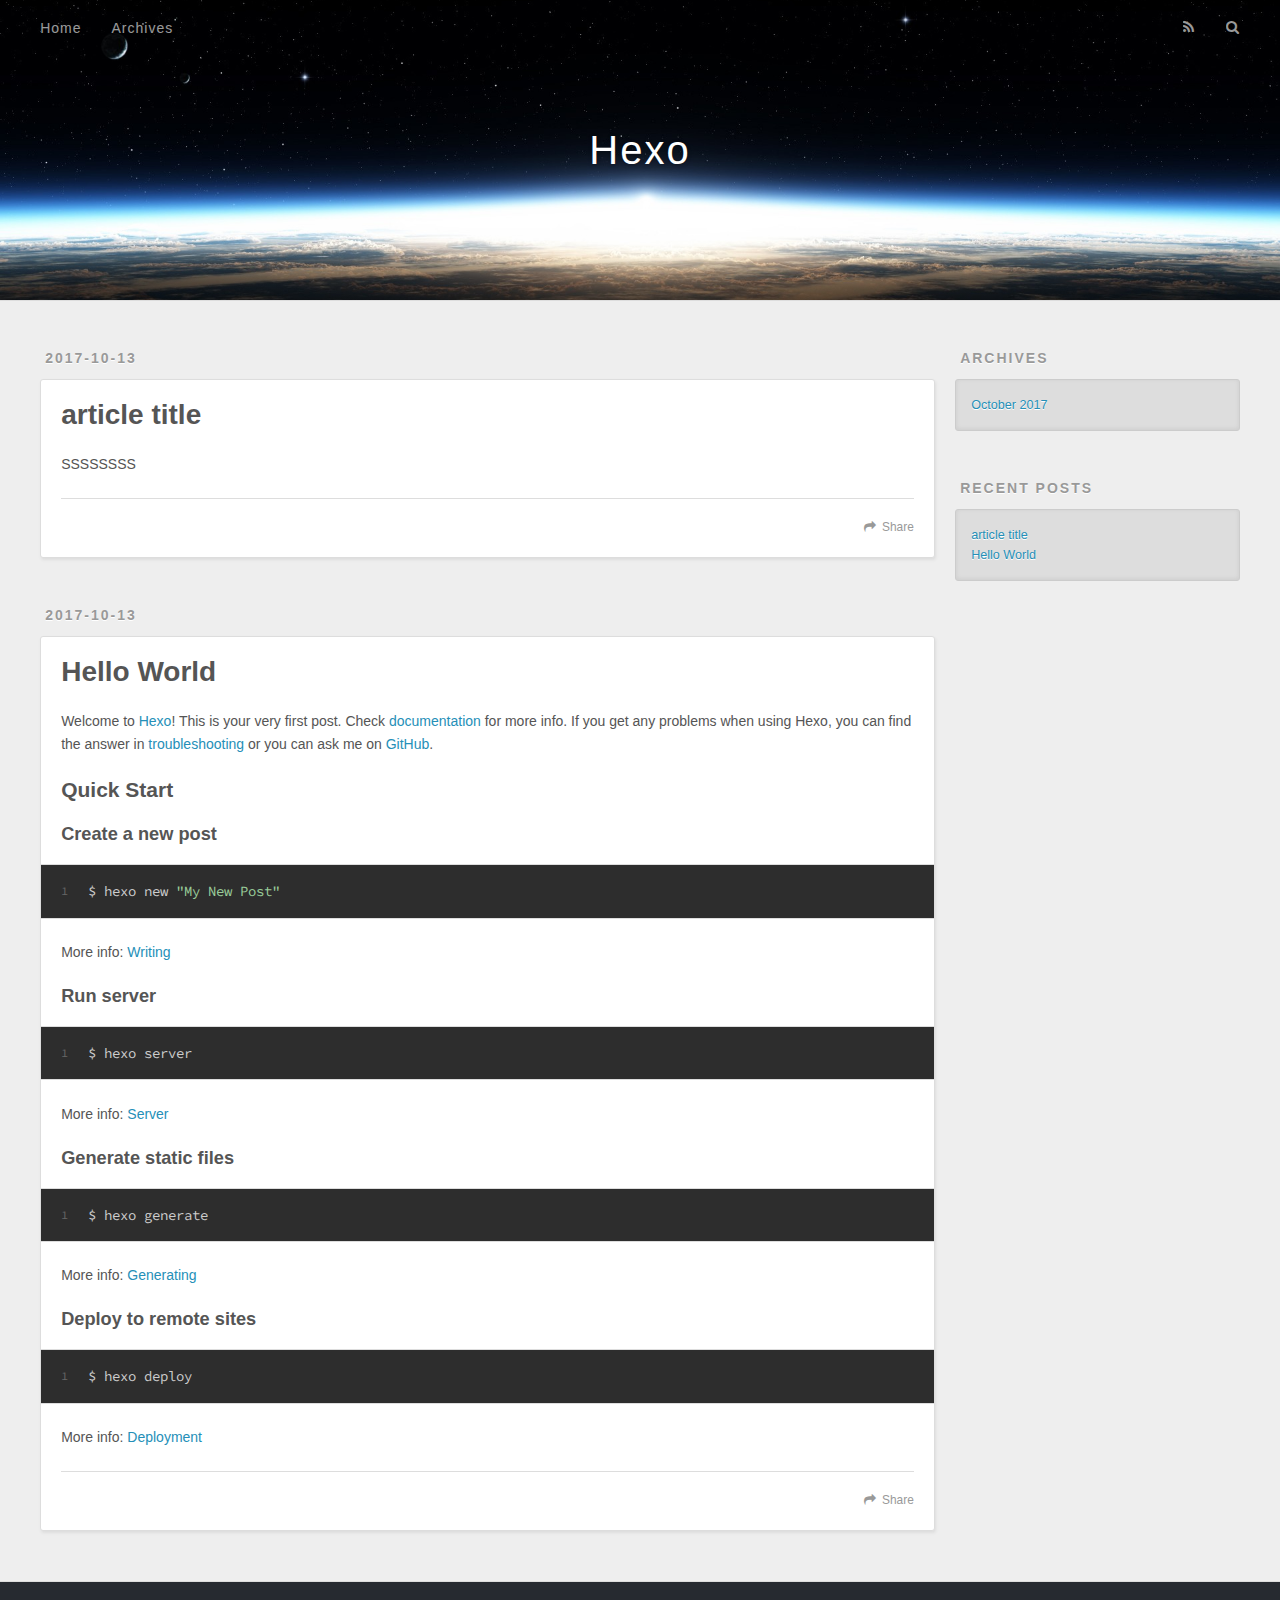
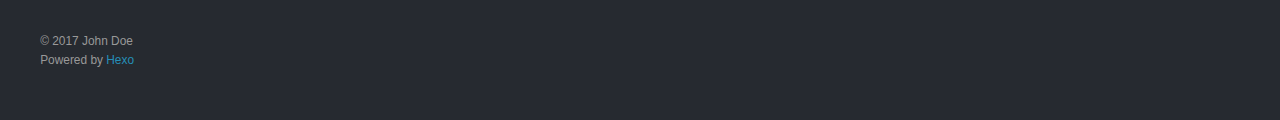
==== index.html @ e88c2c3d "Site updated: 2017-10-13 09:38:44" ====
<!DOCTYPE html>
<html>
<head>
  <meta charset="utf-8">
  
  <title>Hexo</title>
  <meta name="viewport" content="width=device-width, initial-scale=1, maximum-scale=1">
  <meta property="og:type" content="website">
<meta property="og:title" content="Hexo">
<meta property="og:url" content="http://yoursite.com/index.html">
<meta property="og:site_name" content="Hexo">
<meta name="twitter:card" content="summary">
<meta name="twitter:title" content="Hexo">
  
    <link rel="alternate" href="/atom.xml" title="Hexo" type="application/atom+xml">
  
  
    <link rel="icon" href="/favicon.png">
  
  
    <link href="//fonts.googleapis.com/css?family=Source+Code+Pro" rel="stylesheet" type="text/css">
  
  <link rel="stylesheet" href="/css/style.css">
  

</head>

<body>
  <div id="container">
    <div id="wrap">
      <header id="header">
  <div id="banner"></div>
  <div id="header-outer" class="outer">
    <div id="header-title" class="inner">
      <h1 id="logo-wrap">
        <a href="/" id="logo">Hexo</a>
      </h1>
      
    </div>
    <div id="header-inner" class="inner">
      <nav id="main-nav">
        <a id="main-nav-toggle" class="nav-icon"></a>
        
          <a class="main-nav-link" href="/">Home</a>
        
          <a class="main-nav-link" href="/archives">Archives</a>
        
      </nav>
      <nav id="sub-nav">
        
          <a id="nav-rss-link" class="nav-icon" href="/atom.xml" title="RSS Feed"></a>
        
        <a id="nav-search-btn" class="nav-icon" title="Search"></a>
      </nav>
      <div id="search-form-wrap">
        <form action="//google.com/search" method="get" accept-charset="UTF-8" class="search-form"><input type="search" name="q" class="search-form-input" placeholder="Search"><button type="submit" class="search-form-submit">&#xF002;</button><input type="hidden" name="sitesearch" value="http://yoursite.com"></form>
      </div>
    </div>
  </div>
</header>
      <div class="outer">
        <section id="main">
  
    <article id="post-article-title" class="article article-type-post" itemscope itemprop="blogPost">
  <div class="article-meta">
    <a href="/2017/10/13/article-title/" class="article-date">
  <time datetime="2017-10-13T01:33:32.000Z" itemprop="datePublished">2017-10-13</time>
</a>
    
  </div>
  <div class="article-inner">
    
    
      <header class="article-header">
        
  
    <h1 itemprop="name">
      <a class="article-title" href="/2017/10/13/article-title/">article title</a>
    </h1>
  

      </header>
    
    <div class="article-entry" itemprop="articleBody">
      
        <p>SSSSSSSS</p>

      
    </div>
    <footer class="article-footer">
      <a data-url="http://yoursite.com/2017/10/13/article-title/" data-id="cj8p7zw7y00013wujfn3w8ohn" class="article-share-link">Share</a>
      
      
    </footer>
  </div>
  
</article>


  
    <article id="post-hello-world" class="article article-type-post" itemscope itemprop="blogPost">
  <div class="article-meta">
    <a href="/2017/10/13/hello-world/" class="article-date">
  <time datetime="2017-10-13T01:26:03.178Z" itemprop="datePublished">2017-10-13</time>
</a>
    
  </div>
  <div class="article-inner">
    
    
      <header class="article-header">
        
  
    <h1 itemprop="name">
      <a class="article-title" href="/2017/10/13/hello-world/">Hello World</a>
    </h1>
  

      </header>
    
    <div class="article-entry" itemprop="articleBody">
      
        <p>Welcome to <a href="https://hexo.io/" target="_blank" rel="external">Hexo</a>! This is your very first post. Check <a href="https://hexo.io/docs/" target="_blank" rel="external">documentation</a> for more info. If you get any problems when using Hexo, you can find the answer in <a href="https://hexo.io/docs/troubleshooting.html" target="_blank" rel="external">troubleshooting</a> or you can ask me on <a href="https://github.com/hexojs/hexo/issues" target="_blank" rel="external">GitHub</a>.</p>
<h2 id="Quick-Start"><a href="#Quick-Start" class="headerlink" title="Quick Start"></a>Quick Start</h2><h3 id="Create-a-new-post"><a href="#Create-a-new-post" class="headerlink" title="Create a new post"></a>Create a new post</h3><figure class="highlight bash"><table><tr><td class="gutter"><pre><div class="line">1</div></pre></td><td class="code"><pre><div class="line">$ hexo new <span class="string">"My New Post"</span></div></pre></td></tr></table></figure>
<p>More info: <a href="https://hexo.io/docs/writing.html" target="_blank" rel="external">Writing</a></p>
<h3 id="Run-server"><a href="#Run-server" class="headerlink" title="Run server"></a>Run server</h3><figure class="highlight bash"><table><tr><td class="gutter"><pre><div class="line">1</div></pre></td><td class="code"><pre><div class="line">$ hexo server</div></pre></td></tr></table></figure>
<p>More info: <a href="https://hexo.io/docs/server.html" target="_blank" rel="external">Server</a></p>
<h3 id="Generate-static-files"><a href="#Generate-static-files" class="headerlink" title="Generate static files"></a>Generate static files</h3><figure class="highlight bash"><table><tr><td class="gutter"><pre><div class="line">1</div></pre></td><td class="code"><pre><div class="line">$ hexo generate</div></pre></td></tr></table></figure>
<p>More info: <a href="https://hexo.io/docs/generating.html" target="_blank" rel="external">Generating</a></p>
<h3 id="Deploy-to-remote-sites"><a href="#Deploy-to-remote-sites" class="headerlink" title="Deploy to remote sites"></a>Deploy to remote sites</h3><figure class="highlight bash"><table><tr><td class="gutter"><pre><div class="line">1</div></pre></td><td class="code"><pre><div class="line">$ hexo deploy</div></pre></td></tr></table></figure>
<p>More info: <a href="https://hexo.io/docs/deployment.html" target="_blank" rel="external">Deployment</a></p>

      
    </div>
    <footer class="article-footer">
      <a data-url="http://yoursite.com/2017/10/13/hello-world/" data-id="cj8p7zw7y00003wujtyppso27" class="article-share-link">Share</a>
      
      
    </footer>
  </div>
  
</article>


  

</section>
        
          <aside id="sidebar">
  
    

  
    

  
    
  
    
  <div class="widget-wrap">
    <h3 class="widget-title">Archives</h3>
    <div class="widget">
      <ul class="archive-list"><li class="archive-list-item"><a class="archive-list-link" href="/archives/2017/10/">October 2017</a></li></ul>
    </div>
  </div>


  
    
  <div class="widget-wrap">
    <h3 class="widget-title">Recent Posts</h3>
    <div class="widget">
      <ul>
        
          <li>
            <a href="/2017/10/13/article-title/">article title</a>
          </li>
        
          <li>
            <a href="/2017/10/13/hello-world/">Hello World</a>
          </li>
        
      </ul>
    </div>
  </div>

  
</aside>
        
      </div>
      <footer id="footer">
  
  <div class="outer">
    <div id="footer-info" class="inner">
      &copy; 2017 John Doe<br>
      Powered by <a href="http://hexo.io/" target="_blank">Hexo</a>
    </div>
  </div>
</footer>
    </div>
    <nav id="mobile-nav">
  
    <a href="/" class="mobile-nav-link">Home</a>
  
    <a href="/archives" class="mobile-nav-link">Archives</a>
  
</nav>
    

<script src="//ajax.googleapis.com/ajax/libs/jquery/2.0.3/jquery.min.js"></script>


  <link rel="stylesheet" href="/fancybox/jquery.fancybox.css">
  <script src="/fancybox/jquery.fancybox.pack.js"></script>


<script src="/js/script.js"></script>

  </div>
</body>
</html>
---- css/style.css ----
body {
  width: 100%;
}
body:before,
body:after {
  content: "";
  display: table;
}
body:after {
  clear: both;
}
html,
body,
div,
span,
applet,
object,
iframe,
h1,
h2,
h3,
h4,
h5,
h6,
p,
blockquote,
pre,
a,
abbr,
acronym,
address,
big,
cite,
code,
del,
dfn,
em,
img,
ins,
kbd,
q,
s,
samp,
small,
strike,
strong,
sub,
sup,
tt,
var,
dl,
dt,
dd,
ol,
ul,
li,
fieldset,
form,
label,
legend,
table,
caption,
tbody,
tfoot,
thead,
tr,
th,
td {
  margin: 0;
  padding: 0;
  border: 0;
  outline: 0;
  font-weight: inherit;
  font-style: inherit;
  font-family: inherit;
  font-size: 100%;
  vertical-align: baseline;
}
body {
  line-height: 1;
  color: #000;
  background: #fff;
}
ol,
ul {
  list-style: none;
}
table {
  border-collapse: separate;
  border-spacing: 0;
  vertical-align: middle;
}
caption,
th,
td {
  text-align: left;
  font-weight: normal;
  vertical-align: middle;
}
a img {
  border: none;
}
input,
button {
  margin: 0;
  padding: 0;
}
input::-moz-focus-inner,
button::-moz-focus-inner {
  border: 0;
  padding: 0;
}
@font-face {
  font-family: FontAwesome;
  font-style: normal;
  font-weight: normal;
  src: url("fonts/fontawesome-webfont.eot?v=#4.0.3");
  src: url("fonts/fontawesome-webfont.eot?#iefix&v=#4.0.3") format("embedded-opentype"), url("fonts/fontawesome-webfont.woff?v=#4.0.3") format("woff"), url("fonts/fontawesome-webfont.ttf?v=#4.0.3") format("truetype"), url("fonts/fontawesome-webfont.svg#fontawesomeregular?v=#4.0.3") format("svg");
}
html,
body,
#container {
  height: 100%;
}
body {
  background: #eee;
  font: 14px "Helvetica Neue", Helvetica, Arial, sans-serif;
  -webkit-text-size-adjust: 100%;
}
.outer {
  max-width: 1220px;
  margin: 0 auto;
  padding: 0 20px;
}
.outer:before,
.outer:after {
  content: "";
  display: table;
}
.outer:after {
  clear: both;
}
.inner {
  display: inline;
  float: left;
  width: 98.33333333333333%;
  margin: 0 0.833333333333333%;
}
.left,
.alignleft {
  float: left;
}
.right,
.alignright {
  float: right;
}
.clear {
  clear: both;
}
#container {
  position: relative;
}
.mobile-nav-on {
  overflow: hidden;
}
#wrap {
  height: 100%;
  width: 100%;
  position: absolute;
  top: 0;
  left: 0;
  -webkit-transition: 0.2s ease-out;
  -moz-transition: 0.2s ease-out;
  -ms-transition: 0.2s ease-out;
  transition: 0.2s ease-out;
  z-index: 1;
  background: #eee;
}
.mobile-nav-on #wrap {
  left: 280px;
}
@media screen and (min-width: 768px) {
  #main {
    display: inline;
    float: left;
    width: 73.33333333333333%;
    margin: 0 0.833333333333333%;
  }
}
.article-date,
.article-category-link,
.archive-year,
.widget-title {
  text-decoration: none;
  text-transform: uppercase;
  letter-spacing: 2px;
  color: #999;
  margin-bottom: 1em;
  margin-left: 5px;
  line-height: 1em;
  text-shadow: 0 1px #fff;
  font-weight: bold;
}
.article-inner,
.archive-article-inner {
  background: #fff;
  -webkit-box-shadow: 1px 2px 3px #ddd;
  box-shadow: 1px 2px 3px #ddd;
  border: 1px solid #ddd;
  border-radius: 3px;
}
.article-entry h1,
.widget h1 {
  font-size: 2em;
}
.article-entry h2,
.widget h2 {
  font-size: 1.5em;
}
.article-entry h3,
.widget h3 {
  font-size: 1.3em;
}
.article-entry h4,
.widget h4 {
  font-size: 1.2em;
}
.article-entry h5,
.widget h5 {
  font-size: 1em;
}
.article-entry h6,
.widget h6 {
  font-size: 1em;
  color: #999;
}
.article-entry hr,
.widget hr {
  border: 1px dashed #ddd;
}
.article-entry strong,
.widget strong {
  font-weight: bold;
}
.article-entry em,
.widget em,
.article-entry cite,
.widget cite {
  font-style: italic;
}
.article-entry sup,
.widget sup,
.article-entry sub,
.widget sub {
  font-size: 0.75em;
  line-height: 0;
  position: relative;
  vertical-align: baseline;
}
.article-entry sup,
.widget sup {
  top: -0.5em;
}
.article-entry sub,
.widget sub {
  bottom: -0.2em;
}
.article-entry small,
.widget small {
  font-size: 0.85em;
}
.article-entry acronym,
.widget acronym,
.article-entry abbr,
.widget abbr {
  border-bottom: 1px dotted;
}
.article-entry ul,
.widget ul,
.article-entry ol,
.widget ol,
.article-entry dl,
.widget dl {
  margin: 0 20px;
  line-height: 1.6em;
}
.article-entry ul ul,
.widget ul ul,
.article-entry ol ul,
.widget ol ul,
.article-entry ul ol,
.widget ul ol,
.article-entry ol ol,
.widget ol ol {
  margin-top: 0;
  margin-bottom: 0;
}
.article-entry ul,
.widget ul {
  list-style: disc;
}
.article-entry ol,
.widget ol {
  list-style: decimal;
}
.article-entry dt,
.widget dt {
  font-weight: bold;
}
#header {
  height: 300px;
  position: relative;
  border-bottom: 1px solid #ddd;
}
#header:before,
#header:after {
  content: "";
  position: absolute;
  left: 0;
  right: 0;
  height: 40px;
}
#header:before {
  top: 0;
  background: -webkit-linear-gradient(rgba(0,0,0,0.2), transparent);
  background: -moz-linear-gradient(rgba(0,0,0,0.2), transparent);
  background: -ms-linear-gradient(rgba(0,0,0,0.2), transparent);
  background: linear-gradient(rgba(0,0,0,0.2), transparent);
}
#header:after {
  bottom: 0;
  background: -webkit-linear-gradient(transparent, rgba(0,0,0,0.2));
  background: -moz-linear-gradient(transparent, rgba(0,0,0,0.2));
  background: -ms-linear-gradient(transparent, rgba(0,0,0,0.2));
  background: linear-gradient(transparent, rgba(0,0,0,0.2));
}
#header-outer {
  height: 100%;
  position: relative;
}
#header-inner {
  position: relative;
  overflow: hidden;
}
#banner {
  position: absolute;
  top: 0;
  left: 0;
  width: 100%;
  height: 100%;
  background: url("images/banner.jpg") center #000;
  -webkit-background-size: cover;
  -moz-background-size: cover;
  background-size: cover;
  z-index: -1;
}
#header-title {
  text-align: center;
  height: 40px;
  position: absolute;
  top: 50%;
  left: 0;
  margin-top: -20px;
}
#logo,
#subtitle {
  text-decoration: none;
  color: #fff;
  font-weight: 300;
  text-shadow: 0 1px 4px rgba(0,0,0,0.3);
}
#logo {
  font-size: 40px;
  line-height: 40px;
  letter-spacing: 2px;
}
#subtitle {
  font-size: 16px;
  line-height: 16px;
  letter-spacing: 1px;
}
#subtitle-wrap {
  margin-top: 16px;
}
#main-nav {
  float: left;
  margin-left: -15px;
}
.nav-icon,
.main-nav-link {
  float: left;
  color: #fff;
  opacity: 0.6;
  text-decoration: none;
  text-shadow: 0 1px rgba(0,0,0,0.2);
  -webkit-transition: opacity 0.2s;
  -moz-transition: opacity 0.2s;
  -ms-transition: opacity 0.2s;
  transition: opacity 0.2s;
  display: block;
  padding: 20px 15px;
}
.nav-icon:hover,
.main-nav-link:hover {
  opacity: 1;
}
.nav-icon {
  font-family: FontAwesome;
  text-align: center;
  font-size: 14px;
  width: 14px;
  height: 14px;
  padding: 20px 15px;
  position: relative;
  cursor: pointer;
}
.main-nav-link {
  font-weight: 300;
  letter-spacing: 1px;
}
@media screen and (max-width: 479px) {
  .main-nav-link {
    display: none;
  }
}
#main-nav-toggle {
  display: none;
}
#main-nav-toggle:before {
  content: "\f0c9";
}
@media screen and (max-width: 479px) {
  #main-nav-toggle {
    display: block;
  }
}
#sub-nav {
  float: right;
  margin-right: -15px;
}
#nav-rss-link:before {
  content: "\f09e";
}
#nav-search-btn:before {
  content: "\f002";
}
#search-form-wrap {
  position: absolute;
  top: 15px;
  width: 150px;
  height: 30px;
  right: -150px;
  opacity: 0;
  -webkit-transition: 0.2s ease-out;
  -moz-transition: 0.2s ease-out;
  -ms-transition: 0.2s ease-out;
  transition: 0.2s ease-out;
}
#search-form-wrap.on {
  opacity: 1;
  right: 0;
}
@media screen and (max-width: 479px) {
  #search-form-wrap {
    width: 100%;
    right: -100%;
  }
}
.search-form {
  position: absolute;
  top: 0;
  left: 0;
  right: 0;
  background: #fff;
  padding: 5px 15px;
  border-radius: 15px;
  -webkit-box-shadow: 0 0 10px rgba(0,0,0,0.3);
  box-shadow: 0 0 10px rgba(0,0,0,0.3);
}
.search-form-input {
  border: none;
  background: none;
  color: #555;
  width: 100%;
  font: 13px "Helvetica Neue", Helvetica, Arial, sans-serif;
  outline: none;
}
.search-form-input::-webkit-search-results-decoration,
.search-form-input::-webkit-search-cancel-button {
  -webkit-appearance: none;
}
.search-form-submit {
  position: absolute;
  top: 50%;
  right: 10px;
  margin-top: -7px;
  font: 13px FontAwesome;
  border: none;
  background: none;
  color: #bbb;
  cursor: pointer;
}
.search-form-submit:hover,
.search-form-submit:focus {
  color: #777;
}
.article {
  margin: 50px 0;
}
.article-inner {
  overflow: hidden;
}
.article-meta:before,
.article-meta:after {
  content: "";
  display: table;
}
.article-meta:after {
  clear: both;
}
.article-date {
  float: left;
}
.article-category {
  float: left;
  line-height: 1em;
  color: #ccc;
  text-shadow: 0 1px #fff;
  margin-left: 8px;
}
.article-category:before {
  content: "\2022";
}
.article-category-link {
  margin: 0 12px 1em;
}
.article-header {
  padding: 20px 20px 0;
}
.article-title {
  text-decoration: none;
  font-size: 2em;
  font-weight: bold;
  color: #555;
  line-height: 1.1em;
  -webkit-transition: color 0.2s;
  -moz-transition: color 0.2s;
  -ms-transition: color 0.2s;
  transition: color 0.2s;
}
a.article-title:hover {
  color: #258fb8;
}
.article-entry {
  color: #555;
  padding: 0 20px;
}
.article-entry:before,
.article-entry:after {
  content: "";
  display: table;
}
.article-entry:after {
  clear: both;
}
.article-entry p,
.article-entry table {
  line-height: 1.6em;
  margin: 1.6em 0;
}
.article-entry h1,
.article-entry h2,
.article-entry h3,
.article-entry h4,
.article-entry h5,
.article-entry h6 {
  font-weight: bold;
}
.article-entry h1,
.article-entry h2,
.article-entry h3,
.article-entry h4,
.article-entry h5,
.article-entry h6 {
  line-height: 1.1em;
  margin: 1.1em 0;
}
.article-entry a {
  color: #258fb8;
  text-decoration: none;
}
.article-entry a:hover {
  text-decoration: underline;
}
.article-entry ul,
.article-entry ol,
.article-entry dl {
  margin-top: 1.6em;
  margin-bottom: 1.6em;
}
.article-entry img,
.article-entry video {
  max-width: 100%;
  height: auto;
  display: block;
  margin: auto;
}
.article-entry iframe {
  border: none;
}
.article-entry table {
  width: 100%;
  border-collapse: collapse;
  border-spacing: 0;
}
.article-entry th {
  font-weight: bold;
  border-bottom: 3px solid #ddd;
  padding-bottom: 0.5em;
}
.article-entry td {
  border-bottom: 1px solid #ddd;
  padding: 10px 0;
}
.article-entry blockquote {
  font-family: Georgia, "Times New Roman", serif;
  font-size: 1.4em;
  margin: 1.6em 20px;
  text-align: center;
}
.article-entry blockquote footer {
  font-size: 14px;
  margin: 1.6em 0;
  font-family: "Helvetica Neue", Helvetica, Arial, sans-serif;
}
.article-entry blockquote footer cite:before {
  content: "—";
  padding: 0 0.5em;
}
.article-entry .pullquote {
  text-align: left;
  width: 45%;
  margin: 0;
}
.article-entry .pullquote.left {
  margin-left: 0.5em;
  margin-right: 1em;
}
.article-entry .pullquote.right {
  margin-right: 0.5em;
  margin-left: 1em;
}
.article-entry .caption {
  color: #999;
  display: block;
  font-size: 0.9em;
  margin-top: 0.5em;
  position: relative;
  text-align: center;
}
.article-entry .video-container {
  position: relative;
  padding-top: 56.25%;
  height: 0;
  overflow: hidden;
}
.article-entry .video-container iframe,
.article-entry .video-container object,
.article-entry .video-container embed {
  position: absolute;
  top: 0;
  left: 0;
  width: 100%;
  height: 100%;
  margin-top: 0;
}
.article-more-link a {
  display: inline-block;
  line-height: 1em;
  padding: 6px 15px;
  border-radius: 15px;
  background: #eee;
  color: #999;
  text-shadow: 0 1px #fff;
  text-decoration: none;
}
.article-more-link a:hover {
  background: #258fb8;
  color: #fff;
  text-decoration: none;
  text-shadow: 0 1px #1e7293;
}
.article-footer {
  font-size: 0.85em;
  line-height: 1.6em;
  border-top: 1px solid #ddd;
  padding-top: 1.6em;
  margin: 0 20px 20px;
}
.article-footer:before,
.article-footer:after {
  content: "";
  display: table;
}
.article-footer:after {
  clear: both;
}
.article-footer a {
  color: #999;
  text-decoration: none;
}
.article-footer a:hover {
  color: #555;
}
.article-tag-list-item {
  float: left;
  margin-right: 10px;
}
.article-tag-list-link:before {
  content: "#";
}
.article-comment-link {
  float: right;
}
.article-comment-link:before {
  content: "\f075";
  font-family: FontAwesome;
  padding-right: 8px;
}
.article-share-link {
  cursor: pointer;
  float: right;
  margin-left: 20px;
}
.article-share-link:before {
  content: "\f064";
  font-family: FontAwesome;
  padding-right: 6px;
}
#article-nav {
  position: relative;
}
#article-nav:before,
#article-nav:after {
  content: "";
  display: table;
}
#article-nav:after {
  clear: both;
}
@media screen and (min-width: 768px) {
  #article-nav {
    margin: 50px 0;
  }
  #article-nav:before {
    width: 8px;
    height: 8px;
    position: absolute;
    top: 50%;
    left: 50%;
    margin-top: -4px;
    margin-left: -4px;
    content: "";
    border-radius: 50%;
    background: #ddd;
    -webkit-box-shadow: 0 1px 2px #fff;
    box-shadow: 0 1px 2px #fff;
  }
}
.article-nav-link-wrap {
  text-decoration: none;
  text-shadow: 0 1px #fff;
  color: #999;
  -webkit-box-sizing: border-box;
  -moz-box-sizing: border-box;
  box-sizing: border-box;
  margin-top: 50px;
  text-align: center;
  display: block;
}
.article-nav-link-wrap:hover {
  color: #555;
}
@media screen and (min-width: 768px) {
  .article-nav-link-wrap {
    width: 50%;
    margin-top: 0;
  }
}
@media screen and (min-width: 768px) {
  #article-nav-newer {
    float: left;
    text-align: right;
    padding-right: 20px;
  }
}
@media screen and (min-width: 768px) {
  #article-nav-older {
    float: right;
    text-align: left;
    padding-left: 20px;
  }
}
.article-nav-caption {
  text-transform: uppercase;
  letter-spacing: 2px;
  color: #ddd;
  line-height: 1em;
  font-weight: bold;
}
#article-nav-newer .article-nav-caption {
  margin-right: -2px;
}
.article-nav-title {
  font-size: 0.85em;
  line-height: 1.6em;
  margin-top: 0.5em;
}
.article-share-box {
  position: absolute;
  display: none;
  background: #fff;
  -webkit-box-shadow: 1px 2px 10px rgba(0,0,0,0.2);
  box-shadow: 1px 2px 10px rgba(0,0,0,0.2);
  border-radius: 3px;
  margin-left: -145px;
  overflow: hidden;
  z-index: 1;
}
.article-share-box.on {
  display: block;
}
.article-share-input {
  width: 100%;
  background: none;
  -webkit-box-sizing: border-box;
  -moz-box-sizing: border-box;
  box-sizing: border-box;
  font: 14px "Helvetica Neue", Helvetica, Arial, sans-serif;
  padding: 0 15px;
  color: #555;
  outline: none;
  border: 1px solid #ddd;
  border-radius: 3px 3px 0 0;
  height: 36px;
  line-height: 36px;
}
.article-share-links {
  background: #eee;
}
.article-share-links:before,
.article-share-links:after {
  content: "";
  display: table;
}
.article-share-links:after {
  clear: both;
}
.article-share-twitter,
.article-share-facebook,
.article-share-pinterest,
.article-share-google {
  width: 50px;
  height: 36px;
  display: block;
  float: left;
  position: relative;
  color: #999;
  text-shadow: 0 1px #fff;
}
.article-share-twitter:before,
.article-share-facebook:before,
.article-share-pinterest:before,
.article-share-google:before {
  font-size: 20px;
  font-family: FontAwesome;
  width: 20px;
  height: 20px;
  position: absolute;
  top: 50%;
  left: 50%;
  margin-top: -10px;
  margin-left: -10px;
  text-align: center;
}
.article-share-twitter:hover,
.article-share-facebook:hover,
.article-share-pinterest:hover,
.article-share-google:hover {
  color: #fff;
}
.article-share-twitter:before {
  content: "\f099";
}
.article-share-twitter:hover {
  background: #00aced;
  text-shadow: 0 1px #008abe;
}
.article-share-facebook:before {
  content: "\f09a";
}
.article-share-facebook:hover {
  background: #3b5998;
  text-shadow: 0 1px #2f477a;
}
.article-share-pinterest:before {
  content: "\f0d2";
}
.article-share-pinterest:hover {
  background: #cb2027;
  text-shadow: 0 1px #a21a1f;
}
.article-share-google:before {
  content: "\f0d5";
}
.article-share-google:hover {
  background: #dd4b39;
  text-shadow: 0 1px #be3221;
}
.article-gallery {
  background: #000;
  position: relative;
}
.article-gallery-photos {
  position: relative;
  overflow: hidden;
}
.article-gallery-img {
  display: none;
  max-width: 100%;
}
.article-gallery-img:first-child {
  display: block;
}
.article-gallery-img.loaded {
  position: absolute;
  display: block;
}
.article-gallery-img img {
  display: block;
  max-width: 100%;
  margin: 0 auto;
}
#comments {
  background: #fff;
  -webkit-box-shadow: 1px 2px 3px #ddd;
  box-shadow: 1px 2px 3px #ddd;
  padding: 20px;
  border: 1px solid #ddd;
  border-radius: 3px;
  margin: 50px 0;
}
#comments a {
  color: #258fb8;
}
.archives-wrap {
  margin: 50px 0;
}
.archives:before,
.archives:after {
  content: "";
  display: table;
}
.archives:after {
  clear: both;
}
.archive-year-wrap {
  margin-bottom: 1em;
}
.archives {
  -webkit-column-gap: 10px;
  -moz-column-gap: 10px;
  column-gap: 10px;
}
@media screen and (min-width: 480px) and (max-width: 767px) {
  .archives {
    -webkit-column-count: 2;
    -moz-column-count: 2;
    column-count: 2;
  }
}
@media screen and (min-width: 768px) {
  .archives {
    -webkit-column-count: 3;
    -moz-column-count: 3;
    column-count: 3;
  }
}
.archive-article {
  -webkit-column-break-inside: avoid;
  page-break-inside: avoid;
  overflow: hidden;
  break-inside: avoid-column;
}
.archive-article-inner {
  padding: 10px;
  margin-bottom: 15px;
}
.archive-article-title {
  text-decoration: none;
  font-weight: bold;
  color: #555;
  -webkit-transition: color 0.2s;
  -moz-transition: color 0.2s;
  -ms-transition: color 0.2s;
  transition: color 0.2s;
  line-height: 1.6em;
}
.archive-article-title:hover {
  color: #258fb8;
}
.archive-article-footer {
  margin-top: 1em;
}
.archive-article-date {
  color: #999;
  text-decoration: none;
  font-size: 0.85em;
  line-height: 1em;
  margin-bottom: 0.5em;
  display: block;
}
#page-nav {
  margin: 50px auto;
  background: #fff;
  -webkit-box-shadow: 1px 2px 3px #ddd;
  box-shadow: 1px 2px 3px #ddd;
  border: 1px solid #ddd;
  border-radius: 3px;
  text-align: center;
  color: #999;
  overflow: hidden;
}
#page-nav:before,
#page-nav:after {
  content: "";
  display: table;
}
#page-nav:after {
  clear: both;
}
#page-nav a,
#page-nav span {
  padding: 10px 20px;
  line-height: 1;
  height: 2ex;
}
#page-nav a {
  color: #999;
  text-decoration: none;
}
#page-nav a:hover {
  background: #999;
  color: #fff;
}
#page-nav .prev {
  float: left;
}
#page-nav .next {
  float: right;
}
#page-nav .page-number {
  display: inline-block;
}
@media screen and (max-width: 479px) {
  #page-nav .page-number {
    display: none;
  }
}
#page-nav .current {
  color: #555;
  font-weight: bold;
}
#page-nav .space {
  color: #ddd;
}
#footer {
  background: #262a30;
  padding: 50px 0;
  border-top: 1px solid #ddd;
  color: #999;
}
#footer a {
  color: #258fb8;
  text-decoration: none;
}
#footer a:hover {
  text-decoration: underline;
}
#footer-info {
  line-height: 1.6em;
  font-size: 0.85em;
}
.article-entry pre,
.article-entry .highlight {
  background: #2d2d2d;
  margin: 0 -20px;
  padding: 15px 20px;
  border-style: solid;
  border-color: #ddd;
  border-width: 1px 0;
  overflow: auto;
  color: #ccc;
  line-height: 22.400000000000002px;
}
.article-entry .highlight .gutter pre,
.article-entry .gist .gist-file .gist-data .line-numbers {
  color: #666;
  font-size: 0.85em;
}
.article-entry pre,
.article-entry code {
  font-family: "Source Code Pro", Consolas, Monaco, Menlo, Consolas, monospace;
}
.article-entry code {
  background: #eee;
  text-shadow: 0 1px #fff;
  padding: 0 0.3em;
}
.article-entry pre code {
  background: none;
  text-shadow: none;
  padding: 0;
}
.article-entry .highlight pre {
  border: none;
  margin: 0;
  padding: 0;
}
.article-entry .highlight table {
  margin: 0;
  width: auto;
}
.article-entry .highlight td {
  border: none;
  padding: 0;
}
.article-entry .highlight figcaption {
  font-size: 0.85em;
  color: #999;
  line-height: 1em;
  margin-bottom: 1em;
}
.article-entry .highlight figcaption:before,
.article-entry .highlight figcaption:after {
  content: "";
  display: table;
}
.article-entry .highlight figcaption:after {
  clear: both;
}
.article-entry .highlight figcaption a {
  float: right;
}
.article-entry .highlight .gutter pre {
  text-align: right;
  padding-right: 20px;
}
.article-entry .highlight .line {
  height: 22.400000000000002px;
}
.article-entry .highlight .line.marked {
  background: #515151;
}
.article-entry .gist {
  margin: 0 -20px;
  border-style: solid;
  border-color: #ddd;
  border-width: 1px 0;
  background: #2d2d2d;
  padding: 15px 20px 15px 0;
}
.article-entry .gist .gist-file {
  border: none;
  font-family: "Source Code Pro", Consolas, Monaco, Menlo, Consolas, monospace;
  margin: 0;
}
.article-entry .gist .gist-file .gist-data {
  background: none;
  border: none;
}
.article-entry .gist .gist-file .gist-data .line-numbers {
  background: none;
  border: none;
  padding: 0 20px 0 0;
}
.article-entry .gist .gist-file .gist-data .line-data {
  padding: 0 !important;
}
.article-entry .gist .gist-file .highlight {
  margin: 0;
  padding: 0;
  border: none;
}
.article-entry .gist .gist-file .gist-meta {
  background: #2d2d2d;
  color: #999;
  font: 0.85em "Helvetica Neue", Helvetica, Arial, sans-serif;
  text-shadow: 0 0;
  padding: 0;
  margin-top: 1em;
  margin-left: 20px;
}
.article-entry .gist .gist-file .gist-meta a {
  color: #258fb8;
  font-weight: normal;
}
.article-entry .gist .gist-file .gist-meta a:hover {
  text-decoration: underline;
}
pre .comment,
pre .title {
  color: #999;
}
pre .variable,
pre .attribute,
pre .tag,
pre .regexp,
pre .ruby .constant,
pre .xml .tag .title,
pre .xml .pi,
pre .xml .doctype,
pre .html .doctype,
pre .css .id,
pre .css .class,
pre .css .pseudo {
  color: #f2777a;
}
pre .number,
pre .preprocessor,
pre .built_in,
pre .literal,
pre .params,
pre .constant {
  color: #f99157;
}
pre .class,
pre .ruby .class .title,
pre .css .rules .attribute {
  color: #9c9;
}
pre .string,
pre .value,
pre .inheritance,
pre .header,
pre .ruby .symbol,
pre .xml .cdata {
  color: #9c9;
}
pre .css .hexcolor {
  color: #6cc;
}
pre .function,
pre .python .decorator,
pre .python .title,
pre .ruby .function .title,
pre .ruby .title .keyword,
pre .perl .sub,
pre .javascript .title,
pre .coffeescript .title {
  color: #69c;
}
pre .keyword,
pre .javascript .function {
  color: #c9c;
}
@media screen and (max-width: 479px) {
  #mobile-nav {
    position: absolute;
    top: 0;
    left: 0;
    width: 280px;
    height: 100%;
    background: #191919;
    border-right: 1px solid #fff;
  }
}
@media screen and (max-width: 479px) {
  .mobile-nav-link {
    display: block;
    color: #999;
    text-decoration: none;
    padding: 15px 20px;
    font-weight: bold;
  }
  .mobile-nav-link:hover {
    color: #fff;
  }
}
@media screen and (min-width: 768px) {
  #sidebar {
    display: inline;
    float: left;
    width: 23.333333333333332%;
    margin: 0 0.833333333333333%;
  }
}
.widget-wrap {
  margin: 50px 0;
}
.widget {
  color: #777;
  text-shadow: 0 1px #fff;
  background: #ddd;
  -webkit-box-shadow: 0 -1px 4px #ccc inset;
  box-shadow: 0 -1px 4px #ccc inset;
  border: 1px solid #ccc;
  padding: 15px;
  border-radius: 3px;
}
.widget a {
  color: #258fb8;
  text-decoration: none;
}
.widget a:hover {
  text-decoration: underline;
}
.widget ul ul,
.widget ol ul,
.widget dl ul,
.widget ul ol,
.widget ol ol,
.widget dl ol,
.widget ul dl,
.widget ol dl,
.widget dl dl {
  margin-left: 15px;
  list-style: disc;
}
.widget {
  line-height: 1.6em;
  word-wrap: break-word;
  font-size: 0.9em;
}
.widget ul,
.widget ol {
  list-style: none;
  margin: 0;
}
.widget ul ul,
.widget ol ul,
.widget ul ol,
.widget ol ol {
  margin: 0 20px;
}
.widget ul ul,
.widget ol ul {
  list-style: disc;
}
.widget ul ol,
.widget ol ol {
  list-style: decimal;
}
.category-list-count,
.tag-list-count,
.archive-list-count {
  padding-left: 5px;
  color: #999;
  font-size: 0.85em;
}
.category-list-count:before,
.tag-list-count:before,
.archive-list-count:before {
  content: "(";
}
.category-list-count:after,
.tag-list-count:after,
.archive-list-count:after {
  content: ")";
}
.tagcloud a {
  margin-right: 5px;
  display: inline-block;
}
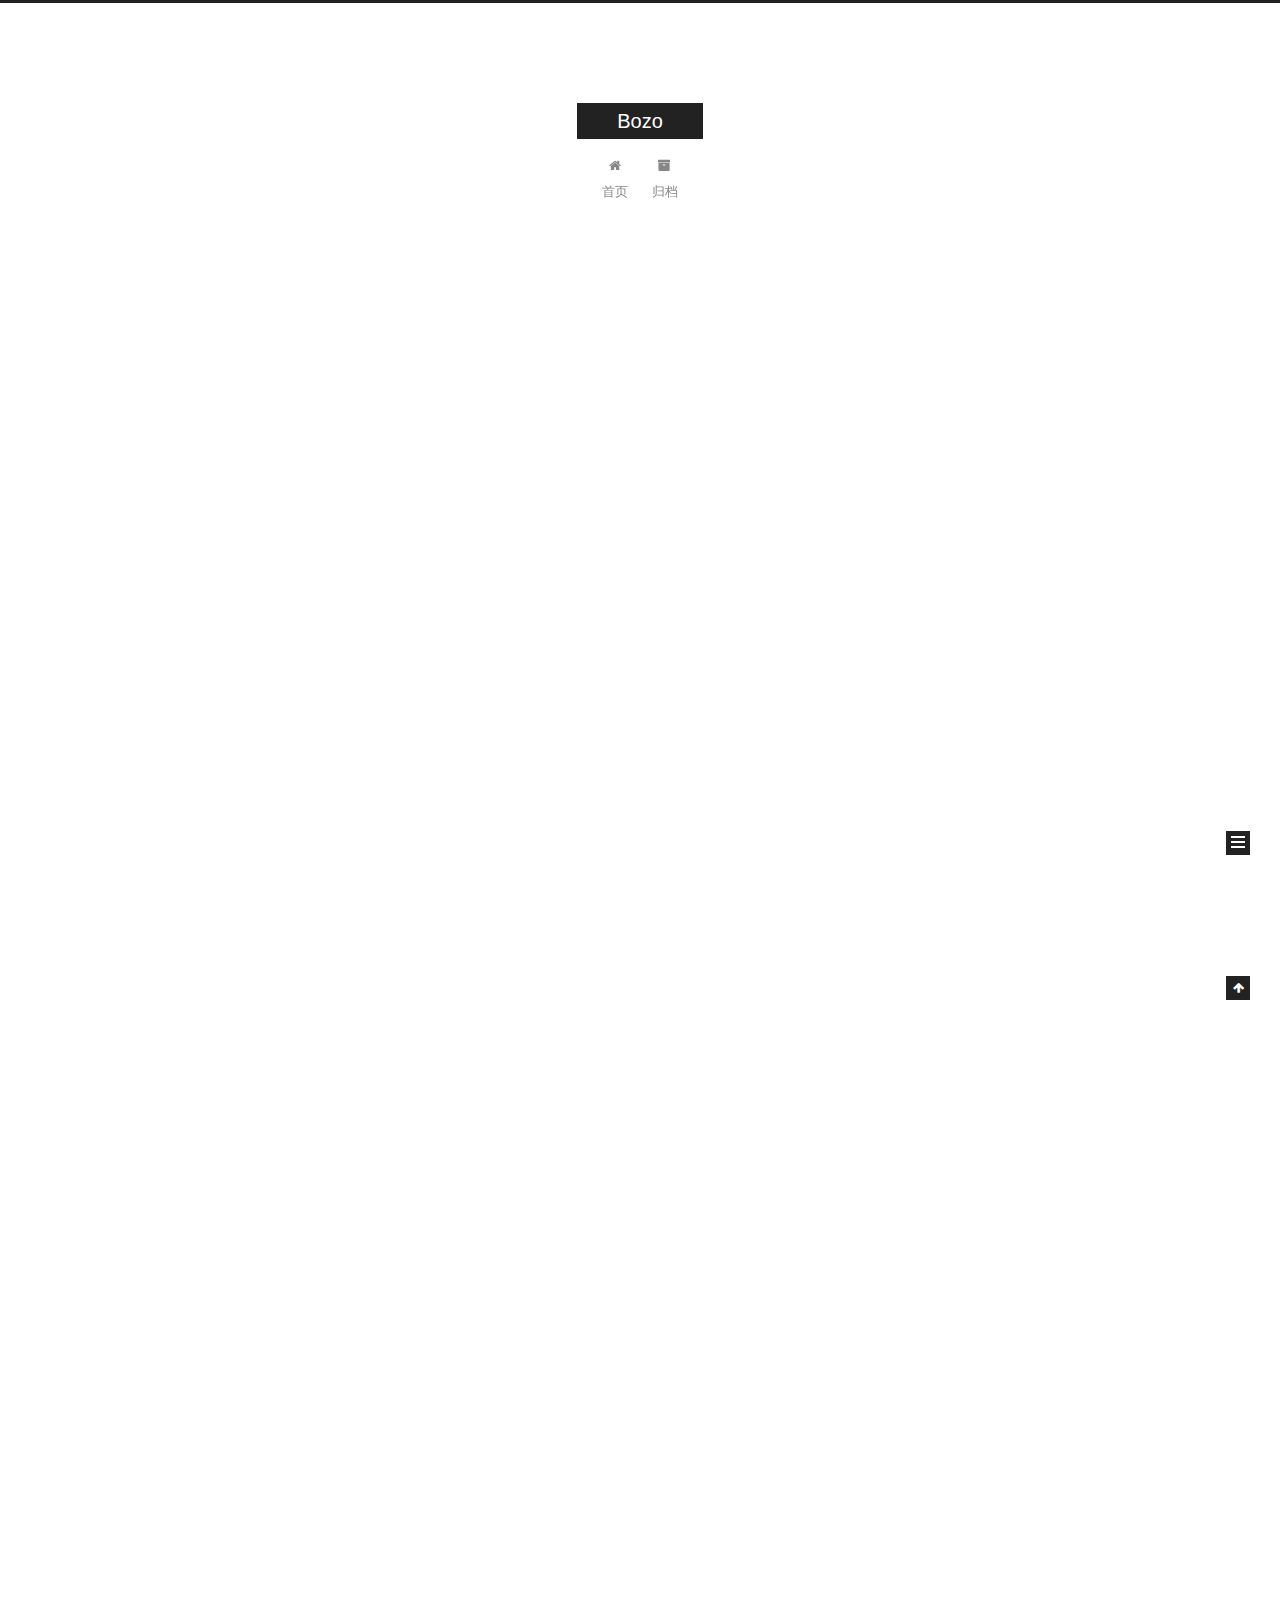
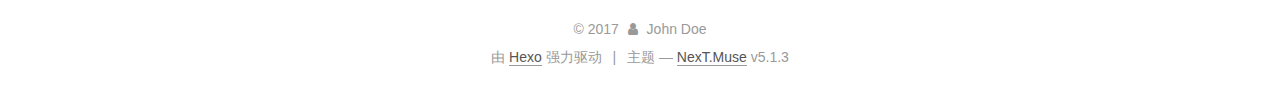
==== commit 8746fb5d: "Site updated: 2017-10-13 09:45:10" ====
--- a/index.html
+++ b/index.html
@@ -1,126 +1,426 @@
 <!DOCTYPE html>
-<html>
+
+
+
+  
+
+
+<html class="theme-next muse use-motion" lang="zh-Hans">
 <head>
-  <meta charset="utf-8">
-  
-  <title>Hexo</title>
-  <meta name="viewport" content="width=device-width, initial-scale=1, maximum-scale=1">
-  <meta property="og:type" content="website">
-<meta property="og:title" content="Hexo">
+  <meta charset="UTF-8"/>
+<meta http-equiv="X-UA-Compatible" content="IE=edge" />
+<meta name="viewport" content="width=device-width, initial-scale=1, maximum-scale=1"/>
+<meta name="theme-color" content="#222">
+
+
+
+
+
+
+
+
+
+<meta http-equiv="Cache-Control" content="no-transform" />
+<meta http-equiv="Cache-Control" content="no-siteapp" />
+
+
+
+
+
+
+
+
+
+
+
+
+
+
+
+
+  
+  
+  <link href="/lib/fancybox/source/jquery.fancybox.css?v=2.1.5" rel="stylesheet" type="text/css" />
+
+
+
+
+
+
+
+<link href="/lib/font-awesome/css/font-awesome.min.css?v=4.6.2" rel="stylesheet" type="text/css" />
+
+<link href="/css/main.css?v=5.1.3" rel="stylesheet" type="text/css" />
+
+
+  <link rel="apple-touch-icon" sizes="180x180" href="/images/apple-touch-icon-next.png?v=5.1.3">
+
+
+  <link rel="icon" type="image/png" sizes="32x32" href="/images/favicon-32x32-next.png?v=5.1.3">
+
+
+  <link rel="icon" type="image/png" sizes="16x16" href="/images/favicon-16x16-next.png?v=5.1.3">
+
+
+  <link rel="mask-icon" href="/images/logo.svg?v=5.1.3" color="#222">
+
+
+
+
+
+  <meta name="keywords" content="Hexo, NexT" />
+
+
+
+
+
+
+
+
+
+
+<meta property="og:type" content="website">
+<meta property="og:title" content="Bozo">
 <meta property="og:url" content="http://yoursite.com/index.html">
-<meta property="og:site_name" content="Hexo">
+<meta property="og:site_name" content="Bozo">
+<meta property="og:locale" content="zh-Hans">
 <meta name="twitter:card" content="summary">
-<meta name="twitter:title" content="Hexo">
-  
-    <link rel="alternate" href="/atom.xml" title="Hexo" type="application/atom+xml">
-  
-  
-    <link rel="icon" href="/favicon.png">
-  
-  
-    <link href="//fonts.googleapis.com/css?family=Source+Code+Pro" rel="stylesheet" type="text/css">
-  
-  <link rel="stylesheet" href="/css/style.css">
-  
+<meta name="twitter:title" content="Bozo">
+
+
+
+<script type="text/javascript" id="hexo.configurations">
+  var NexT = window.NexT || {};
+  var CONFIG = {
+    root: '/',
+    scheme: 'Muse',
+    version: '5.1.3',
+    sidebar: {"position":"left","display":"post","offset":12,"b2t":false,"scrollpercent":false,"onmobile":false},
+    fancybox: true,
+    tabs: true,
+    motion: {"enable":true,"async":false,"transition":{"post_block":"fadeIn","post_header":"slideDownIn","post_body":"slideDownIn","coll_header":"slideLeftIn","sidebar":"slideUpIn"}},
+    duoshuo: {
+      userId: '0',
+      author: '博主'
+    },
+    algolia: {
+      applicationID: '',
+      apiKey: '',
+      indexName: '',
+      hits: {"per_page":10},
+      labels: {"input_placeholder":"Search for Posts","hits_empty":"We didn't find any results for the search: ${query}","hits_stats":"${hits} results found in ${time} ms"}
+    }
+  };
+</script>
+
+
+
+  <link rel="canonical" href="http://yoursite.com/"/>
+
+
+
+
+
+  <title>Bozo</title>
+  
+
+
+
+
+
+
+
 
 </head>
 
-<body>
-  <div id="container">
-    <div id="wrap">
-      <header id="header">
-  <div id="banner"></div>
-  <div id="header-outer" class="outer">
-    <div id="header-title" class="inner">
-      <h1 id="logo-wrap">
-        <a href="/" id="logo">Hexo</a>
-      </h1>
-      
+<body itemscope itemtype="http://schema.org/WebPage" lang="zh-Hans">
+
+  
+  
+    
+  
+
+  <div class="container sidebar-position-left 
+  page-home">
+    <div class="headband"></div>
+
+    <header id="header" class="header" itemscope itemtype="http://schema.org/WPHeader">
+      <div class="header-inner"><div class="site-brand-wrapper">
+  <div class="site-meta ">
+    
+
+    <div class="custom-logo-site-title">
+      <a href="/"  class="brand" rel="start">
+        <span class="logo-line-before"><i></i></span>
+        <span class="site-title">Bozo</span>
+        <span class="logo-line-after"><i></i></span>
+      </a>
     </div>
-    <div id="header-inner" class="inner">
-      <nav id="main-nav">
-        <a id="main-nav-toggle" class="nav-icon"></a>
-        
-          <a class="main-nav-link" href="/">Home</a>
-        
-          <a class="main-nav-link" href="/archives">Archives</a>
-        
-      </nav>
-      <nav id="sub-nav">
-        
-          <a id="nav-rss-link" class="nav-icon" href="/atom.xml" title="RSS Feed"></a>
-        
-        <a id="nav-search-btn" class="nav-icon" title="Search"></a>
-      </nav>
-      <div id="search-form-wrap">
-        <form action="//google.com/search" method="get" accept-charset="UTF-8" class="search-form"><input type="search" name="q" class="search-form-input" placeholder="Search"><button type="submit" class="search-form-submit">&#xF002;</button><input type="hidden" name="sitesearch" value="http://yoursite.com"></form>
-      </div>
+      
+        <p class="site-subtitle"></p>
+      
+  </div>
+
+  <div class="site-nav-toggle">
+    <button>
+      <span class="btn-bar"></span>
+      <span class="btn-bar"></span>
+      <span class="btn-bar"></span>
+    </button>
+  </div>
+</div>
+
+<nav class="site-nav">
+  
+
+  
+    <ul id="menu" class="menu">
+      
+        
+        <li class="menu-item menu-item-home">
+          <a href="/" rel="section">
+            
+              <i class="menu-item-icon fa fa-fw fa-home"></i> <br />
+            
+            首页
+          </a>
+        </li>
+      
+        
+        <li class="menu-item menu-item-archives">
+          <a href="/archives/" rel="section">
+            
+              <i class="menu-item-icon fa fa-fw fa-archive"></i> <br />
+            
+            归档
+          </a>
+        </li>
+      
+
+      
+    </ul>
+  
+
+  
+</nav>
+
+
+
+ </div>
+    </header>
+
+    <main id="main" class="main">
+      <div class="main-inner">
+        <div class="content-wrap">
+          <div id="content" class="content">
+            
+  <section id="posts" class="posts-expand">
+    
+      
+
+  
+
+  
+  
+  
+
+  <article class="post post-type-normal" itemscope itemtype="http://schema.org/Article">
+  
+  
+  
+  <div class="post-block">
+    <link itemprop="mainEntityOfPage" href="http://yoursite.com/2017/10/13/article-title/">
+
+    <span hidden itemprop="author" itemscope itemtype="http://schema.org/Person">
+      <meta itemprop="name" content="John Doe">
+      <meta itemprop="description" content="">
+      <meta itemprop="image" content="/images/avatar.gif">
+    </span>
+
+    <span hidden itemprop="publisher" itemscope itemtype="http://schema.org/Organization">
+      <meta itemprop="name" content="Bozo">
+    </span>
+
+    
+      <header class="post-header">
+
+        
+        
+          <h1 class="post-title" itemprop="name headline">
+                
+                <a class="post-title-link" href="/2017/10/13/article-title/" itemprop="url">article title</a></h1>
+        
+
+        <div class="post-meta">
+          <span class="post-time">
+            
+              <span class="post-meta-item-icon">
+                <i class="fa fa-calendar-o"></i>
+              </span>
+              
+                <span class="post-meta-item-text">发表于</span>
+              
+              <time title="创建于" itemprop="dateCreated datePublished" datetime="2017-10-13T09:33:32+08:00">
+                2017-10-13
+              </time>
+            
+
+            
+
+            
+          </span>
+
+          
+
+          
+            
+          
+
+          
+          
+
+          
+
+          
+
+          
+
+        </div>
+      </header>
+    
+
+    
+    
+    
+    <div class="post-body" itemprop="articleBody">
+
+      
+      
+
+      
+        
+          
+            <p>SSSSSSSS</p>
+
+          
+        
+      
     </div>
-  </div>
-</header>
-      <div class="outer">
-        <section id="main">
-  
-    <article id="post-article-title" class="article article-type-post" itemscope itemprop="blogPost">
-  <div class="article-meta">
-    <a href="/2017/10/13/article-title/" class="article-date">
-  <time datetime="2017-10-13T01:33:32.000Z" itemprop="datePublished">2017-10-13</time>
-</a>
-    
-  </div>
-  <div class="article-inner">
-    
-    
-      <header class="article-header">
-        
-  
-    <h1 itemprop="name">
-      <a class="article-title" href="/2017/10/13/article-title/">article title</a>
-    </h1>
-  
-
-      </header>
-    
-    <div class="article-entry" itemprop="articleBody">
-      
-        <p>SSSSSSSS</p>
-
-      
-    </div>
-    <footer class="article-footer">
-      <a data-url="http://yoursite.com/2017/10/13/article-title/" data-id="cj8p7zw7y00013wujfn3w8ohn" class="article-share-link">Share</a>
-      
+    
+    
+    
+
+    
+
+    
+
+    
+
+    <footer class="post-footer">
+      
+
+      
+
+      
+
+      
+      
+        <div class="post-eof"></div>
       
     </footer>
   </div>
   
-</article>
-
-
-  
-    <article id="post-hello-world" class="article article-type-post" itemscope itemprop="blogPost">
-  <div class="article-meta">
-    <a href="/2017/10/13/hello-world/" class="article-date">
-  <time datetime="2017-10-13T01:26:03.178Z" itemprop="datePublished">2017-10-13</time>
-</a>
-    
-  </div>
-  <div class="article-inner">
-    
-    
-      <header class="article-header">
-        
-  
-    <h1 itemprop="name">
-      <a class="article-title" href="/2017/10/13/hello-world/">Hello World</a>
-    </h1>
-  
-
+  
+  
+  </article>
+
+
+    
+      
+
+  
+
+  
+  
+  
+
+  <article class="post post-type-normal" itemscope itemtype="http://schema.org/Article">
+  
+  
+  
+  <div class="post-block">
+    <link itemprop="mainEntityOfPage" href="http://yoursite.com/2017/10/13/hello-world/">
+
+    <span hidden itemprop="author" itemscope itemtype="http://schema.org/Person">
+      <meta itemprop="name" content="John Doe">
+      <meta itemprop="description" content="">
+      <meta itemprop="image" content="/images/avatar.gif">
+    </span>
+
+    <span hidden itemprop="publisher" itemscope itemtype="http://schema.org/Organization">
+      <meta itemprop="name" content="Bozo">
+    </span>
+
+    
+      <header class="post-header">
+
+        
+        
+          <h1 class="post-title" itemprop="name headline">
+                
+                <a class="post-title-link" href="/2017/10/13/hello-world/" itemprop="url">Hello World</a></h1>
+        
+
+        <div class="post-meta">
+          <span class="post-time">
+            
+              <span class="post-meta-item-icon">
+                <i class="fa fa-calendar-o"></i>
+              </span>
+              
+                <span class="post-meta-item-text">发表于</span>
+              
+              <time title="创建于" itemprop="dateCreated datePublished" datetime="2017-10-13T09:26:03+08:00">
+                2017-10-13
+              </time>
+            
+
+            
+
+            
+          </span>
+
+          
+
+          
+            
+          
+
+          
+          
+
+          
+
+          
+
+          
+
+        </div>
       </header>
     
-    <div class="article-entry" itemprop="articleBody">
-      
-        <p>Welcome to <a href="https://hexo.io/" target="_blank" rel="external">Hexo</a>! This is your very first post. Check <a href="https://hexo.io/docs/" target="_blank" rel="external">documentation</a> for more info. If you get any problems when using Hexo, you can find the answer in <a href="https://hexo.io/docs/troubleshooting.html" target="_blank" rel="external">troubleshooting</a> or you can ask me on <a href="https://github.com/hexojs/hexo/issues" target="_blank" rel="external">GitHub</a>.</p>
+
+    
+    
+    
+    <div class="post-body" itemprop="articleBody">
+
+      
+      
+
+      
+        
+          
+            <p>Welcome to <a href="https://hexo.io/" target="_blank" rel="external">Hexo</a>! This is your very first post. Check <a href="https://hexo.io/docs/" target="_blank" rel="external">documentation</a> for more info. If you get any problems when using Hexo, you can find the answer in <a href="https://hexo.io/docs/troubleshooting.html" target="_blank" rel="external">troubleshooting</a> or you can ask me on <a href="https://github.com/hexojs/hexo/issues" target="_blank" rel="external">GitHub</a>.</p>
 <h2 id="Quick-Start"><a href="#Quick-Start" class="headerlink" title="Quick Start"></a>Quick Start</h2><h3 id="Create-a-new-post"><a href="#Create-a-new-post" class="headerlink" title="Create a new post"></a>Create a new post</h3><figure class="highlight bash"><table><tr><td class="gutter"><pre><div class="line">1</div></pre></td><td class="code"><pre><div class="line">$ hexo new <span class="string">"My New Post"</span></div></pre></td></tr></table></figure>
 <p>More info: <a href="https://hexo.io/docs/writing.html" target="_blank" rel="external">Writing</a></p>
 <h3 id="Run-server"><a href="#Run-server" class="headerlink" title="Run server"></a>Run server</h3><figure class="highlight bash"><table><tr><td class="gutter"><pre><div class="line">1</div></pre></td><td class="code"><pre><div class="line">$ hexo server</div></pre></td></tr></table></figure>
@@ -130,92 +430,307 @@
 <h3 id="Deploy-to-remote-sites"><a href="#Deploy-to-remote-sites" class="headerlink" title="Deploy to remote sites"></a>Deploy to remote sites</h3><figure class="highlight bash"><table><tr><td class="gutter"><pre><div class="line">1</div></pre></td><td class="code"><pre><div class="line">$ hexo deploy</div></pre></td></tr></table></figure>
 <p>More info: <a href="https://hexo.io/docs/deployment.html" target="_blank" rel="external">Deployment</a></p>
 
+          
+        
       
     </div>
-    <footer class="article-footer">
-      <a data-url="http://yoursite.com/2017/10/13/hello-world/" data-id="cj8p7zw7y00003wujtyppso27" class="article-share-link">Share</a>
-      
+    
+    
+    
+
+    
+
+    
+
+    
+
+    <footer class="post-footer">
+      
+
+      
+
+      
+
+      
+      
+        <div class="post-eof"></div>
       
     </footer>
   </div>
   
-</article>
-
-
-  
-
-</section>
-        
-          <aside id="sidebar">
-  
-    
-
-  
-    
-
-  
-    
-  
-    
-  <div class="widget-wrap">
-    <h3 class="widget-title">Archives</h3>
-    <div class="widget">
-      <ul class="archive-list"><li class="archive-list-item"><a class="archive-list-link" href="/archives/2017/10/">October 2017</a></li></ul>
+  
+  
+  </article>
+
+
+    
+  </section>
+
+  
+
+
+          </div>
+          
+
+
+          
+
+        </div>
+        
+          
+  
+  <div class="sidebar-toggle">
+    <div class="sidebar-toggle-line-wrap">
+      <span class="sidebar-toggle-line sidebar-toggle-line-first"></span>
+      <span class="sidebar-toggle-line sidebar-toggle-line-middle"></span>
+      <span class="sidebar-toggle-line sidebar-toggle-line-last"></span>
     </div>
   </div>
 
-
-  
-    
-  <div class="widget-wrap">
-    <h3 class="widget-title">Recent Posts</h3>
-    <div class="widget">
-      <ul>
-        
-          <li>
-            <a href="/2017/10/13/article-title/">article title</a>
-          </li>
-        
-          <li>
-            <a href="/2017/10/13/hello-world/">Hello World</a>
-          </li>
-        
-      </ul>
+  <aside id="sidebar" class="sidebar">
+    
+    <div class="sidebar-inner">
+
+      
+
+      
+
+      <section class="site-overview-wrap sidebar-panel sidebar-panel-active">
+        <div class="site-overview">
+          <div class="site-author motion-element" itemprop="author" itemscope itemtype="http://schema.org/Person">
+            
+              <p class="site-author-name" itemprop="name">John Doe</p>
+              <p class="site-description motion-element" itemprop="description"></p>
+          </div>
+
+          <nav class="site-state motion-element">
+
+            
+              <div class="site-state-item site-state-posts">
+              
+                <a href="/archives/">
+              
+                  <span class="site-state-item-count">2</span>
+                  <span class="site-state-item-name">日志</span>
+                </a>
+              </div>
+            
+
+            
+
+            
+
+          </nav>
+
+          
+
+          <div class="links-of-author motion-element">
+            
+          </div>
+
+          
+          
+
+          
+          
+
+          
+
+        </div>
+      </section>
+
+      
+
+      
+
     </div>
+  </aside>
+
+
+        
+      </div>
+    </main>
+
+    <footer id="footer" class="footer">
+      <div class="footer-inner">
+        <div class="copyright">&copy; <span itemprop="copyrightYear">2017</span>
+  <span class="with-love">
+    <i class="fa fa-user"></i>
+  </span>
+  <span class="author" itemprop="copyrightHolder">John Doe</span>
+
+  
+</div>
+
+
+  <div class="powered-by">由 <a class="theme-link" target="_blank" href="https://hexo.io">Hexo</a> 强力驱动</div>
+
+
+
+  <span class="post-meta-divider">|</span>
+
+
+
+  <div class="theme-info">主题 &mdash; <a class="theme-link" target="_blank" href="https://github.com/iissnan/hexo-theme-next">NexT.Muse</a> v5.1.3</div>
+
+
+
+
+        
+
+
+
+
+
+
+
+        
+      </div>
+    </footer>
+
+    
+      <div class="back-to-top">
+        <i class="fa fa-arrow-up"></i>
+        
+      </div>
+    
+
+    
+
   </div>
 
   
-</aside>
-        
-      </div>
-      <footer id="footer">
-  
-  <div class="outer">
-    <div id="footer-info" class="inner">
-      &copy; 2017 John Doe<br>
-      Powered by <a href="http://hexo.io/" target="_blank">Hexo</a>
-    </div>
-  </div>
-</footer>
-    </div>
-    <nav id="mobile-nav">
-  
-    <a href="/" class="mobile-nav-link">Home</a>
-  
-    <a href="/archives" class="mobile-nav-link">Archives</a>
-  
-</nav>
-    
-
-<script src="//ajax.googleapis.com/ajax/libs/jquery/2.0.3/jquery.min.js"></script>
-
-
-  <link rel="stylesheet" href="/fancybox/jquery.fancybox.css">
-  <script src="/fancybox/jquery.fancybox.pack.js"></script>
-
-
-<script src="/js/script.js"></script>
-
-  </div>
+
+<script type="text/javascript">
+  if (Object.prototype.toString.call(window.Promise) !== '[object Function]') {
+    window.Promise = null;
+  }
+</script>
+
+
+
+
+
+
+
+
+
+  
+
+
+
+
+
+
+
+
+
+
+
+
+  
+  
+    <script type="text/javascript" src="/lib/jquery/index.js?v=2.1.3"></script>
+  
+
+  
+  
+    <script type="text/javascript" src="/lib/fastclick/lib/fastclick.min.js?v=1.0.6"></script>
+  
+
+  
+  
+    <script type="text/javascript" src="/lib/jquery_lazyload/jquery.lazyload.js?v=1.9.7"></script>
+  
+
+  
+  
+    <script type="text/javascript" src="/lib/velocity/velocity.min.js?v=1.2.1"></script>
+  
+
+  
+  
+    <script type="text/javascript" src="/lib/velocity/velocity.ui.min.js?v=1.2.1"></script>
+  
+
+  
+  
+    <script type="text/javascript" src="/lib/fancybox/source/jquery.fancybox.pack.js?v=2.1.5"></script>
+  
+
+
+  
+
+
+  <script type="text/javascript" src="/js/src/utils.js?v=5.1.3"></script>
+
+  <script type="text/javascript" src="/js/src/motion.js?v=5.1.3"></script>
+
+
+
+  
+  
+
+  
+
+  
+
+
+  <script type="text/javascript" src="/js/src/bootstrap.js?v=5.1.3"></script>
+
+
+
+  
+
+
+  
+
+
+
+
+	
+
+
+
+
+
+  
+
+
+
+
+
+  
+
+
+
+
+
+
+
+
+
+
+
+
+  
+
+
+
+
+
+  
+
+  
+
+  
+  
+
+  
+
+  
+
+  
+
 </body>
-</html>+</html>
--- a/css/main.css
+++ b/css/main.css
@@ -0,0 +1,2661 @@
+/* normalize.css v3.0.2 | MIT License | git.io/normalize */
+html {
+  font-family: sans-serif; /* 1 */
+  -ms-text-size-adjust: 100%; /* 2 */
+  -webkit-text-size-adjust: 100%; /* 2 */
+}
+body {
+  margin: 0;
+}
+article,
+aside,
+details,
+figcaption,
+figure,
+footer,
+header,
+hgroup,
+main,
+menu,
+nav,
+section,
+summary {
+  display: block;
+}
+audio,
+canvas,
+progress,
+video {
+  display: inline-block; /* 1 */
+  vertical-align: baseline; /* 2 */
+}
+audio:not([controls]) {
+  display: none;
+  height: 0;
+}
+[hidden],
+template {
+  display: none;
+}
+a {
+  background-color: transparent;
+}
+a:active,
+a:hover {
+  outline: 0;
+}
+abbr[title] {
+  border-bottom: 1px dotted;
+}
+b,
+strong {
+  font-weight: bold;
+}
+dfn {
+  font-style: italic;
+}
+h1 {
+  font-size: 2em;
+  margin: 0.67em 0;
+}
+mark {
+  background: #ff0;
+  color: #000;
+}
+small {
+  font-size: 80%;
+}
+sub,
+sup {
+  font-size: 75%;
+  line-height: 0;
+  position: relative;
+  vertical-align: baseline;
+}
+sup {
+  top: -0.5em;
+}
+sub {
+  bottom: -0.25em;
+}
+img {
+  border: 0;
+}
+svg:not(:root) {
+  overflow: hidden;
+}
+figure {
+  margin: 1em 40px;
+}
+hr {
+  -moz-box-sizing: content-box;
+  box-sizing: content-box;
+  height: 0;
+}
+pre {
+  overflow: auto;
+}
+code,
+kbd,
+pre,
+samp {
+  font-family: monospace, monospace;
+  font-size: 1em;
+}
+button,
+input,
+optgroup,
+select,
+textarea {
+  color: inherit; /* 1 */
+  font: inherit; /* 2 */
+  margin: 0; /* 3 */
+}
+button {
+  overflow: visible;
+}
+button,
+select {
+  text-transform: none;
+}
+button,
+html input[type="button"],
+input[type="reset"],
+input[type="submit"] {
+  -webkit-appearance: button; /* 2 */
+  cursor: pointer; /* 3 */
+}
+button[disabled],
+html input[disabled] {
+  cursor: default;
+}
+button::-moz-focus-inner,
+input::-moz-focus-inner {
+  border: 0;
+  padding: 0;
+}
+input {
+  line-height: normal;
+}
+input[type="checkbox"],
+input[type="radio"] {
+  box-sizing: border-box; /* 1 */
+  padding: 0; /* 2 */
+}
+input[type="number"]::-webkit-inner-spin-button,
+input[type="number"]::-webkit-outer-spin-button {
+  height: auto;
+}
+input[type="search"] {
+  -webkit-appearance: textfield; /* 1 */
+  -moz-box-sizing: content-box;
+  -webkit-box-sizing: content-box; /* 2 */
+  box-sizing: content-box;
+}
+input[type="search"]::-webkit-search-cancel-button,
+input[type="search"]::-webkit-search-decoration {
+  -webkit-appearance: none;
+}
+fieldset {
+  border: 1px solid #c0c0c0;
+  margin: 0 2px;
+  padding: 0.35em 0.625em 0.75em;
+}
+legend {
+  border: 0; /* 1 */
+  padding: 0; /* 2 */
+}
+textarea {
+  overflow: auto;
+}
+optgroup {
+  font-weight: bold;
+}
+table {
+  border-collapse: collapse;
+  border-spacing: 0;
+}
+td,
+th {
+  padding: 0;
+}
+::selection {
+  background: #262a30;
+  color: #fff;
+}
+body {
+  position: relative;
+  font-family: 'Lato', "PingFang SC", "Microsoft YaHei", sans-serif;
+  font-size: 14px;
+  line-height: 2;
+  color: #555;
+  background: #fff;
+}
+@media (max-width: 767px) {
+  body {
+    padding-right: 0 !important;
+  }
+}
+@media (min-width: 768px) and (max-width: 991px) {
+  body {
+    padding-right: 0 !important;
+  }
+}
+@media (min-width: 1600px) {
+  body {
+    font-size: 16px;
+  }
+}
+h1,
+h2,
+h3,
+h4,
+h5,
+h6 {
+  margin: 0;
+  padding: 0;
+  font-weight: bold;
+  line-height: 1.5;
+  font-family: 'Lato', "PingFang SC", "Microsoft YaHei", sans-serif;
+}
+h2,
+h3,
+h4,
+h5,
+h6 {
+  margin: 20px 0 15px;
+}
+h1 {
+  font-size: 22px;
+}
+@media (max-width: 767px) {
+  h1 {
+    font-size: 18px;
+  }
+}
+h2 {
+  font-size: 20px;
+}
+@media (max-width: 767px) {
+  h2 {
+    font-size: 16px;
+  }
+}
+h3 {
+  font-size: 18px;
+}
+@media (max-width: 767px) {
+  h3 {
+    font-size: 14px;
+  }
+}
+h4 {
+  font-size: 16px;
+}
+@media (max-width: 767px) {
+  h4 {
+    font-size: 12px;
+  }
+}
+h5 {
+  font-size: 14px;
+}
+@media (max-width: 767px) {
+  h5 {
+    font-size: 10px;
+  }
+}
+h6 {
+  font-size: 12px;
+}
+@media (max-width: 767px) {
+  h6 {
+    font-size: 8px;
+  }
+}
+p {
+  margin: 0 0 20px 0;
+}
+a {
+  color: #555;
+  text-decoration: none;
+  outline: none;
+  border-bottom: 1px solid #999;
+  word-wrap: break-word;
+}
+a:hover {
+  color: #222;
+  border-bottom-color: #222;
+}
+blockquote {
+  margin: 0;
+  padding: 0;
+}
+img {
+  display: block;
+  margin: auto;
+  max-width: 100%;
+  height: auto;
+}
+hr {
+  margin: 40px 0;
+  height: 3px;
+  border: none;
+  background-color: #ddd;
+  background-image: repeating-linear-gradient(-45deg, #fff, #fff 4px, transparent 4px, transparent 8px);
+}
+blockquote {
+  padding: 0 15px;
+  color: #666;
+  border-left: 4px solid #ddd;
+}
+blockquote cite::before {
+  content: "-";
+  padding: 0 5px;
+}
+dt {
+  font-weight: 700;
+}
+dd {
+  margin: 0;
+  padding: 0;
+}
+kbd {
+  border: 1px solid #ccc;
+  border-radius: 0.2em;
+  box-shadow: 0.1em 0.1em 0.2em rgba(0,0,0,0.1);
+  background-color: #f9f9f9;
+  font-family: inherit;
+  background-image: -webkit-linear-gradient(top, #eee, #fff, #eee);
+  padding: 0.1em 0.3em;
+  white-space: nowrap;
+}
+.text-left {
+  text-align: left;
+}
+.text-center {
+  text-align: center;
+}
+.text-right {
+  text-align: right;
+}
+.text-justify {
+  text-align: justify;
+}
+.text-nowrap {
+  white-space: nowrap;
+}
+.text-lowercase {
+  text-transform: lowercase;
+}
+.text-uppercase {
+  text-transform: uppercase;
+}
+.text-capitalize {
+  text-transform: capitalize;
+}
+.center-block {
+  display: block;
+  margin-left: auto;
+  margin-right: auto;
+}
+.clearfix:before,
+.clearfix:after {
+  content: " ";
+  display: table;
+}
+.clearfix:after {
+  clear: both;
+}
+.pullquote {
+  width: 45%;
+}
+.pullquote.left {
+  float: left;
+  margin-left: 5px;
+  margin-right: 10px;
+}
+.pullquote.right {
+  float: right;
+  margin-left: 10px;
+  margin-right: 5px;
+}
+.affix.affix.affix {
+  position: fixed;
+}
+.translation {
+  margin-top: -20px;
+  font-size: 14px;
+  color: #999;
+}
+.scrollbar-measure {
+  width: 100px;
+  height: 100px;
+  overflow: scroll;
+  position: absolute;
+  top: -9999px;
+}
+.use-motion .motion-element {
+  opacity: 0;
+}
+table {
+  margin: 20px 0;
+  width: 100%;
+  border-collapse: collapse;
+  border-spacing: 0;
+  border: 1px solid #ddd;
+  font-size: 14px;
+  table-layout: fixed;
+  word-wrap: break-all;
+}
+table>tbody>tr:nth-of-type(odd) {
+  background-color: #f9f9f9;
+}
+table>tbody>tr:hover {
+  background-color: #f5f5f5;
+}
+caption,
+th,
+td {
+  padding: 8px;
+  text-align: left;
+  vertical-align: middle;
+  font-weight: normal;
+}
+th,
+td {
+  border-bottom: 3px solid #ddd;
+  border-right: 1px solid #eee;
+}
+th {
+  padding-bottom: 10px;
+  font-weight: 700;
+}
+td {
+  border-bottom-width: 1px;
+}
+html,
+body {
+  height: 100%;
+}
+.container {
+  position: relative;
+  min-height: 100%;
+}
+.header-inner {
+  margin: 0 auto;
+  padding: 100px 0 70px;
+  width: 700px;
+}
+@media (min-width: 1600px) {
+  .container .header-inner {
+    width: 900px;
+  }
+}
+.main {
+  padding-bottom: 150px;
+}
+.main-inner {
+  margin: 0 auto;
+  width: 700px;
+}
+@media (min-width: 1600px) {
+  .container .main-inner {
+    width: 900px;
+  }
+}
+.footer {
+  position: absolute;
+  left: 0;
+  bottom: 0;
+  width: 100%;
+  min-height: 50px;
+}
+.footer-inner {
+  box-sizing: border-box;
+  margin: 20px auto;
+  width: 700px;
+}
+@media (min-width: 1600px) {
+  .container .footer-inner {
+    width: 900px;
+  }
+}
+pre,
+.highlight {
+  overflow: auto;
+  margin: 20px 0;
+  padding: 0;
+  font-size: 13px;
+  color: #4d4d4c;
+  background: #f7f7f7;
+  line-height: 1.6;
+}
+pre,
+code {
+  font-family: consolas, Menlo, "PingFang SC", "Microsoft YaHei", monospace;
+}
+code {
+  padding: 2px 4px;
+  word-wrap: break-word;
+  color: #555;
+  background: #eee;
+  border-radius: 3px;
+  font-size: 13px;
+}
+pre {
+  padding: 10px;
+}
+pre code {
+  padding: 0;
+  color: #4d4d4c;
+  background: none;
+  text-shadow: none;
+}
+.highlight {
+  border-radius: 1px;
+}
+.highlight pre {
+  border: none;
+  margin: 0;
+  padding: 10px 0;
+}
+.highlight table {
+  margin: 0;
+  width: auto;
+  border: none;
+}
+.highlight td {
+  border: none;
+  padding: 0;
+}
+.highlight figcaption {
+  font-size: 1em;
+  color: #4d4d4c;
+  line-height: 1em;
+  margin-bottom: 1em;
+}
+.highlight figcaption:before,
+.highlight figcaption:after {
+  content: " ";
+  display: table;
+}
+.highlight figcaption:after {
+  clear: both;
+}
+.highlight figcaption a {
+  float: right;
+  color: #4d4d4c;
+}
+.highlight figcaption a:hover {
+  border-bottom-color: #4d4d4c;
+}
+.highlight .gutter pre {
+  padding-left: 10px;
+  padding-right: 10px;
+  color: #869194;
+  text-align: right;
+  background-color: #eff2f3;
+}
+.highlight .code pre {
+  width: 100%;
+  padding-left: 10px;
+  padding-right: 10px;
+  background-color: #f7f7f7;
+}
+.highlight .line {
+  height: 20px;
+}
+.gutter {
+  -webkit-user-select: none;
+  -moz-user-select: none;
+  -ms-user-select: none;
+  user-select: none;
+}
+.gist table {
+  width: auto;
+}
+.gist table td {
+  border: none;
+}
+pre .deletion {
+  background: #fdd;
+}
+pre .addition {
+  background: #dfd;
+}
+pre .meta {
+  color: #8959a8;
+}
+pre .comment {
+  color: #8e908c;
+}
+pre .variable,
+pre .attribute,
+pre .tag,
+pre .regexp,
+pre .ruby .constant,
+pre .xml .tag .title,
+pre .xml .pi,
+pre .xml .doctype,
+pre .html .doctype,
+pre .css .id,
+pre .css .class,
+pre .css .pseudo {
+  color: #c82829;
+}
+pre .number,
+pre .preprocessor,
+pre .built_in,
+pre .literal,
+pre .params,
+pre .constant,
+pre .command {
+  color: #f5871f;
+}
+pre .ruby .class .title,
+pre .css .rules .attribute,
+pre .string,
+pre .value,
+pre .inheritance,
+pre .header,
+pre .ruby .symbol,
+pre .xml .cdata,
+pre .special,
+pre .number,
+pre .formula {
+  color: #718c00;
+}
+pre .title,
+pre .css .hexcolor {
+  color: #3e999f;
+}
+pre .function,
+pre .python .decorator,
+pre .python .title,
+pre .ruby .function .title,
+pre .ruby .title .keyword,
+pre .perl .sub,
+pre .javascript .title,
+pre .coffeescript .title {
+  color: #4271ae;
+}
+pre .keyword,
+pre .javascript .function {
+  color: #8959a8;
+}
+.full-image.full-image.full-image {
+  border: none;
+  max-width: 100%;
+  width: auto;
+  margin: 20px auto;
+}
+@media (min-width: 992px) {
+  .full-image.full-image.full-image {
+    max-width: none;
+    width: 110%;
+    margin: 25px -5%;
+  }
+}
+.blockquote-center,
+.page-home .post-type-quote blockquote,
+.page-post-detail .post-type-quote blockquote {
+  position: relative;
+  margin: 40px 0;
+  padding: 0;
+  border-left: none;
+  text-align: center;
+}
+.blockquote-center::before,
+.page-home .post-type-quote blockquote::before,
+.page-post-detail .post-type-quote blockquote::before,
+.blockquote-center::after,
+.page-home .post-type-quote blockquote::after,
+.page-post-detail .post-type-quote blockquote::after {
+  position: absolute;
+  content: ' ';
+  display: block;
+  width: 100%;
+  height: 24px;
+  opacity: 0.2;
+  background-repeat: no-repeat;
+  background-position: 0 -6px;
+  background-size: 22px 22px;
+}
+.blockquote-center::before,
+.page-home .post-type-quote blockquote::before,
+.page-post-detail .post-type-quote blockquote::before {
+  top: -20px;
+  background-image: url("../images/quote-l.svg");
+  border-top: 1px solid #ccc;
+}
+.blockquote-center::after,
+.page-home .post-type-quote blockquote::after,
+.page-post-detail .post-type-quote blockquote::after {
+  bottom: -20px;
+  background-image: url("../images/quote-r.svg");
+  border-bottom: 1px solid #ccc;
+  background-position: 100% 8px;
+}
+.blockquote-center p,
+.page-home .post-type-quote blockquote p,
+.page-post-detail .post-type-quote blockquote p,
+.blockquote-center div,
+.page-home .post-type-quote blockquote div,
+.page-post-detail .post-type-quote blockquote div {
+  text-align: center;
+}
+.post .post-body .group-picture img {
+  box-sizing: border-box;
+  padding: 0 3px;
+  border: none;
+}
+.post .group-picture-row {
+  overflow: hidden;
+  margin-top: 6px;
+}
+.post .group-picture-row:first-child {
+  margin-top: 0;
+}
+.post .group-picture-column {
+  float: left;
+}
+.page-post-detail .post-body .group-picture-column {
+  float: none;
+  margin-top: 10px;
+  width: auto !important;
+}
+.page-post-detail .post-body .group-picture-column img {
+  margin: 0 auto;
+}
+.page-archive .group-picture-container {
+  overflow: hidden;
+}
+.page-archive .group-picture-row {
+  float: left;
+}
+.page-archive .group-picture-row:first-child {
+  margin-top: 6px;
+}
+.page-archive .group-picture-column {
+  max-width: 150px;
+  max-height: 150px;
+}
+.post-body .note {
+  position: relative;
+  padding: 15px;
+  margin-bottom: 20px;
+  border: 1px solid #eee;
+  border-left-width: 5px;
+  border-radius: 3px;
+}
+.post-body .note h2,
+.post-body .note h3,
+.post-body .note h4,
+.post-body .note h5,
+.post-body .note h6 {
+  margin-top: 0;
+  margin-bottom: 0;
+  border-bottom: initial;
+  padding-top: 0 !important;
+}
+.post-body .note p:first-child,
+.post-body .note ul:first-child,
+.post-body .note ol:first-child,
+.post-body .note table:first-child,
+.post-body .note pre:first-child,
+.post-body .note blockquote:first-child {
+  margin-top: 0;
+}
+.post-body .note p:last-child,
+.post-body .note ul:last-child,
+.post-body .note ol:last-child,
+.post-body .note table:last-child,
+.post-body .note pre:last-child,
+.post-body .note blockquote:last-child {
+  margin-bottom: 0;
+}
+.post-body .note.default {
+  border-left-color: #777;
+}
+.post-body .note.default h2,
+.post-body .note.default h3,
+.post-body .note.default h4,
+.post-body .note.default h5,
+.post-body .note.default h6 {
+  color: #777;
+}
+.post-body .note.primary {
+  border-left-color: #6f42c1;
+}
+.post-body .note.primary h2,
+.post-body .note.primary h3,
+.post-body .note.primary h4,
+.post-body .note.primary h5,
+.post-body .note.primary h6 {
+  color: #6f42c1;
+}
+.post-body .note.info {
+  border-left-color: #428bca;
+}
+.post-body .note.info h2,
+.post-body .note.info h3,
+.post-body .note.info h4,
+.post-body .note.info h5,
+.post-body .note.info h6 {
+  color: #428bca;
+}
+.post-body .note.success {
+  border-left-color: #5cb85c;
+}
+.post-body .note.success h2,
+.post-body .note.success h3,
+.post-body .note.success h4,
+.post-body .note.success h5,
+.post-body .note.success h6 {
+  color: #5cb85c;
+}
+.post-body .note.warning {
+  border-left-color: #f0ad4e;
+}
+.post-body .note.warning h2,
+.post-body .note.warning h3,
+.post-body .note.warning h4,
+.post-body .note.warning h5,
+.post-body .note.warning h6 {
+  color: #f0ad4e;
+}
+.post-body .note.danger {
+  border-left-color: #d9534f;
+}
+.post-body .note.danger h2,
+.post-body .note.danger h3,
+.post-body .note.danger h4,
+.post-body .note.danger h5,
+.post-body .note.danger h6 {
+  color: #d9534f;
+}
+.post-body .label {
+  display: inline;
+  padding: 0 2px;
+  white-space: nowrap;
+}
+.post-body .label.default {
+  background-color: #f0f0f0;
+}
+.post-body .label.primary {
+  background-color: #efe6f7;
+}
+.post-body .label.info {
+  background-color: #e5f2f8;
+}
+.post-body .label.success {
+  background-color: #e7f4e9;
+}
+.post-body .label.warning {
+  background-color: #fcf6e1;
+}
+.post-body .label.danger {
+  background-color: #fae8eb;
+}
+.post-body .tabs {
+  position: relative;
+  display: block;
+  margin-bottom: 20px;
+  padding-top: 10px;
+}
+.post-body .tabs ul.nav-tabs {
+  margin: 0;
+  padding: 0;
+  display: flex;
+  margin-bottom: -1px;
+}
+@media (max-width: 413px) {
+  .post-body .tabs ul.nav-tabs {
+    display: block;
+    margin-bottom: 5px;
+  }
+}
+.post-body .tabs ul.nav-tabs li.tab {
+  list-style-type: none !important;
+  margin: 0 0.25em 0 0;
+  border-top: 3px solid transparent;
+  border-left: 1px solid transparent;
+  border-right: 1px solid transparent;
+}
+@media (max-width: 413px) {
+  .post-body .tabs ul.nav-tabs li.tab {
+    margin: initial;
+    border-top: 1px solid transparent;
+    border-left: 3px solid transparent;
+    border-right: 1px solid transparent;
+    border-bottom: 1px solid transparent;
+  }
+}
+.post-body .tabs ul.nav-tabs li.tab a {
+  outline: 0;
+  border-bottom: initial;
+  display: block;
+  line-height: 1.8em;
+  padding: 0.25em 0.75em;
+  transition-duration: 0.2s;
+  transition-timing-function: ease-out;
+  transition-delay: 0s;
+}
+.post-body .tabs ul.nav-tabs li.tab a i {
+  width: 1.285714285714286em;
+}
+.post-body .tabs ul.nav-tabs li.tab.active {
+  border-top: 3px solid #fc6423;
+  border-left: 1px solid #ddd;
+  border-right: 1px solid #ddd;
+  background-color: #fff;
+}
+@media (max-width: 413px) {
+  .post-body .tabs ul.nav-tabs li.tab.active {
+    border-top: 1px solid #ddd;
+    border-left: 3px solid #fc6423;
+    border-right: 1px solid #ddd;
+    border-bottom: 1px solid #ddd;
+  }
+}
+.post-body .tabs ul.nav-tabs li.tab.active a {
+  cursor: default;
+  color: #555;
+}
+.post-body .tabs .tab-content {
+  background-color: #fff;
+}
+.post-body .tabs .tab-content .tab-pane {
+  border: 1px solid #ddd;
+  padding: 20px 20px 0 20px;
+}
+.post-body .tabs .tab-content .tab-pane:not(.active) {
+  display: none !important;
+}
+.post-body .tabs .tab-content .tab-pane.active {
+  display: block !important;
+}
+.btn {
+  display: inline-block;
+  padding: 0 20px;
+  font-size: 14px;
+  color: #fff;
+  background: #222;
+  border: 2px solid #222;
+  text-decoration: none;
+  border-radius: 0;
+  transition-property: background-color;
+  transition-duration: 0.2s;
+  transition-timing-function: ease-in-out;
+  transition-delay: 0s;
+  line-height: 2;
+}
+.btn:hover {
+  border-color: #222;
+  color: #222;
+  background: #fff;
+}
+.btn +.btn {
+  margin: 0 0 8px 8px;
+}
+.btn .fa-fw {
+  width: 1.285714285714286em;
+  text-align: left;
+}
+.btn-bar {
+  display: block;
+  width: 22px;
+  height: 2px;
+  background: #555;
+  border-radius: 1px;
+}
+.btn-bar+.btn-bar {
+  margin-top: 4px;
+}
+.pagination {
+  margin: 120px 0 40px;
+  text-align: center;
+  border-top: 1px solid #eee;
+}
+.page-number-basic,
+.pagination .prev,
+.pagination .next,
+.pagination .page-number,
+.pagination .space {
+  display: inline-block;
+  position: relative;
+  top: -1px;
+  margin: 0 10px;
+  padding: 0 11px;
+}
+@media (max-width: 767px) {
+  .page-number-basic,
+  .pagination .prev,
+  .pagination .next,
+  .pagination .page-number,
+  .pagination .space {
+    margin: 0 5px;
+  }
+}
+.pagination .prev,
+.pagination .next,
+.pagination .page-number {
+  border-bottom: 0;
+  border-top: 1px solid #eee;
+  transition-property: border-color;
+  transition-duration: 0.2s;
+  transition-timing-function: ease-in-out;
+  transition-delay: 0s;
+}
+.pagination .prev:hover,
+.pagination .next:hover,
+.pagination .page-number:hover {
+  border-top-color: #222;
+}
+.pagination .space {
+  padding: 0;
+  margin: 0;
+}
+.pagination .prev {
+  margin-left: 0;
+}
+.pagination .next {
+  margin-right: 0;
+}
+.pagination .page-number.current {
+  color: #fff;
+  background: #ccc;
+  border-top-color: #ccc;
+}
+@media (max-width: 767px) {
+  .pagination {
+    border-top: none;
+  }
+  .pagination .prev,
+  .pagination .next,
+  .pagination .page-number {
+    margin-bottom: 10px;
+    border-top: 0;
+    border-bottom: 1px solid #eee;
+    padding: 0 10px;
+  }
+  .pagination .prev:hover,
+  .pagination .next:hover,
+  .pagination .page-number:hover {
+    border-bottom-color: #222;
+  }
+}
+.comments {
+  margin: 60px 20px 0;
+}
+.tag-cloud {
+  text-align: center;
+}
+.tag-cloud a {
+  display: inline-block;
+  margin: 10px;
+}
+.back-to-top {
+  box-sizing: border-box;
+  position: fixed;
+  bottom: -100px;
+  right: 30px;
+  z-index: 1050;
+  padding: 0 6px;
+  width: 24px;
+  background: #222;
+  font-size: 12px;
+  opacity: 1;
+  color: #fff;
+  cursor: pointer;
+  text-align: center;
+  -webkit-transform: translateZ(0);
+  transition-property: bottom;
+  transition-duration: 0.2s;
+  transition-timing-function: ease-in-out;
+  transition-delay: 0s;
+}
+@media (min-width: 768px) and (max-width: 991px) {
+  .back-to-top {
+    display: none !important;
+  }
+}
+@media (max-width: 767px) {
+  .back-to-top {
+    display: none !important;
+  }
+}
+.back-to-top.back-to-top-on {
+  bottom: 19px;
+}
+.header {
+  background: transparent;
+}
+.header-inner {
+  position: relative;
+}
+.headband {
+  height: 3px;
+  background: #222;
+}
+.site-meta {
+  margin: 0;
+  text-align: center;
+}
+@media (max-width: 767px) {
+  .site-meta {
+    text-align: center;
+  }
+}
+.brand {
+  position: relative;
+  display: inline-block;
+  padding: 0 40px;
+  color: #fff;
+  background: #222;
+  border-bottom: none;
+}
+.brand:hover {
+  color: #fff;
+}
+.logo {
+  display: inline-block;
+  margin-right: 5px;
+  line-height: 36px;
+  vertical-align: top;
+}
+.site-title {
+  display: inline-block;
+  vertical-align: top;
+  line-height: 36px;
+  font-size: 20px;
+  font-weight: normal;
+  font-family: 'Lato', "PingFang SC", "Microsoft YaHei", sans-serif;
+}
+.site-subtitle {
+  margin-top: 10px;
+  font-size: 13px;
+  color: #999;
+}
+.use-motion .brand {
+  opacity: 0;
+}
+.use-motion .logo,
+.use-motion .site-title,
+.use-motion .site-subtitle {
+  opacity: 0;
+  position: relative;
+  top: -10px;
+}
+.site-nav-toggle {
+  display: none;
+  position: absolute;
+  top: 10px;
+  left: 10px;
+}
+@media (max-width: 767px) {
+  .site-nav-toggle {
+    display: block;
+  }
+}
+.site-nav-toggle button {
+  margin-top: 2px;
+  padding: 9px 10px;
+  background: transparent;
+  border: none;
+}
+@media (max-width: 767px) {
+  .site-nav {
+    display: none;
+    margin: 0 -10px;
+    padding: 0 10px;
+    clear: both;
+    border-top: 1px solid #ddd;
+  }
+}
+@media (min-width: 768px) and (max-width: 991px) {
+  .site-nav {
+    display: block !important;
+  }
+}
+@media (min-width: 992px) {
+  .site-nav {
+    display: block !important;
+  }
+}
+.menu {
+  margin-top: 20px;
+  padding-left: 0;
+  text-align: center;
+}
+.menu .menu-item {
+  display: inline-block;
+  margin: 0 10px;
+  list-style: none;
+}
+@media screen and (max-width: 767px) {
+  .menu .menu-item {
+    margin-top: 10px;
+  }
+}
+.menu .menu-item a {
+  display: block;
+  font-size: 13px;
+  line-height: inherit;
+  border-bottom: 1px solid transparent;
+  transition-property: border-color;
+  transition-duration: 0.2s;
+  transition-timing-function: ease-in-out;
+  transition-delay: 0s;
+}
+.menu .menu-item a:hover {
+  border-bottom-color: #222;
+}
+.menu .menu-item .fa {
+  margin-right: 5px;
+}
+.use-motion .menu-item {
+  opacity: 0;
+}
+.post-body {
+  font-family: 'Lato', "PingFang SC", "Microsoft YaHei", sans-serif;
+}
+@media (max-width: 767px) {
+  .post-body {
+    word-break: break-word;
+  }
+}
+.post-body .fancybox img {
+  display: block !important;
+  margin: 0 auto;
+  cursor: pointer;
+  cursor: zoom-in;
+  cursor: -webkit-zoom-in;
+}
+.post-body .image-caption,
+.post-body .figure .caption {
+  margin: -20px auto 15px;
+  text-align: center;
+  font-size: 14px;
+  color: #999;
+  font-weight: bold;
+  line-height: 1;
+}
+.post-sticky-flag {
+  display: inline-block;
+  font-size: 16px;
+  -ms-transform: rotate(30deg);
+  -webkit-transform: rotate(30deg);
+  -moz-transform: rotate(30deg);
+  -ms-transform: rotate(30deg);
+  -o-transform: rotate(30deg);
+  transform: rotate(30deg);
+}
+.use-motion .post-block,
+.use-motion .pagination,
+.use-motion .comments {
+  opacity: 0;
+}
+.use-motion .post-header {
+  opacity: 0;
+}
+.use-motion .post-body {
+  opacity: 0;
+}
+.use-motion .collection-title {
+  opacity: 0;
+}
+.posts-expand {
+  padding-top: 40px;
+}
+@media (max-width: 767px) {
+  .posts-expand {
+    margin: 0 20px;
+  }
+  .post-body pre .gutter pre {
+    padding-right: 10px;
+  }
+  .post-body .highlight {
+    margin-left: 0px;
+    margin-right: 0px;
+    padding: 0;
+  }
+  .post-body .highlight .gutter pre {
+    padding-right: 10px;
+  }
+}
+@media (min-width: 992px) {
+  .posts-expand .post-body {
+    text-align: justify;
+  }
+}
+.posts-expand .post-body h2,
+.posts-expand .post-body h3,
+.posts-expand .post-body h4,
+.posts-expand .post-body h5,
+.posts-expand .post-body h6 {
+  padding-top: 10px;
+}
+.posts-expand .post-body h2 .header-anchor,
+.posts-expand .post-body h3 .header-anchor,
+.posts-expand .post-body h4 .header-anchor,
+.posts-expand .post-body h5 .header-anchor,
+.posts-expand .post-body h6 .header-anchor {
+  float: right;
+  margin-left: 10px;
+  color: #ccc;
+  border-bottom-style: none;
+  visibility: hidden;
+}
+.posts-expand .post-body h2 .header-anchor:hover,
+.posts-expand .post-body h3 .header-anchor:hover,
+.posts-expand .post-body h4 .header-anchor:hover,
+.posts-expand .post-body h5 .header-anchor:hover,
+.posts-expand .post-body h6 .header-anchor:hover {
+  color: inherit;
+}
+.posts-expand .post-body h2:hover .header-anchor,
+.posts-expand .post-body h3:hover .header-anchor,
+.posts-expand .post-body h4:hover .header-anchor,
+.posts-expand .post-body h5:hover .header-anchor,
+.posts-expand .post-body h6:hover .header-anchor {
+  visibility: visible;
+}
+.posts-expand .post-body ul li {
+  list-style: circle;
+}
+.posts-expand .post-body img {
+  box-sizing: border-box;
+  margin: auto;
+  padding: 3px;
+  border: 1px solid #ddd;
+}
+.posts-expand .post-body .fancybox img {
+  margin: 0 auto 25px;
+}
+@media (max-width: 767px) {
+  .posts-collapse {
+    margin: 0 20px;
+  }
+  .posts-collapse .post-title,
+  .posts-collapse .post-meta {
+    display: block;
+    width: auto;
+    text-align: left;
+  }
+}
+.posts-collapse {
+  position: relative;
+  z-index: 1010;
+  margin-left: 55px;
+}
+.posts-collapse::after {
+  content: " ";
+  position: absolute;
+  top: 20px;
+  left: 0;
+  margin-left: -2px;
+  width: 4px;
+  height: 100%;
+  background: #f5f5f5;
+  z-index: -1;
+}
+@media (max-width: 767px) {
+  .posts-collapse {
+    margin: 0 20px;
+  }
+}
+.posts-collapse .collection-title {
+  position: relative;
+  margin: 60px 0;
+}
+.posts-collapse .collection-title h1,
+.posts-collapse .collection-title h2 {
+  margin-left: 20px;
+}
+.posts-collapse .collection-title small {
+  color: #bbb;
+  margin-left: 5px;
+}
+.posts-collapse .collection-title::before {
+  content: " ";
+  position: absolute;
+  left: 0;
+  top: 50%;
+  margin-left: -4px;
+  margin-top: -4px;
+  width: 8px;
+  height: 8px;
+  background: #bbb;
+  border-radius: 50%;
+}
+.posts-collapse .post {
+  margin: 30px 0;
+}
+.posts-collapse .post-header {
+  position: relative;
+  transition-duration: 0.2s;
+  transition-timing-function: ease-in-out;
+  transition-delay: 0s;
+  transition-property: border;
+  border-bottom: 1px dashed #ccc;
+}
+.posts-collapse .post-header::before {
+  content: " ";
+  position: absolute;
+  left: 0;
+  top: 12px;
+  width: 6px;
+  height: 6px;
+  margin-left: -4px;
+  background: #bbb;
+  border-radius: 50%;
+  border: 1px solid #fff;
+  transition-duration: 0.2s;
+  transition-timing-function: ease-in-out;
+  transition-delay: 0s;
+  transition-property: background;
+}
+.posts-collapse .post-header:hover {
+  border-bottom-color: #666;
+}
+.posts-collapse .post-header:hover::before {
+  background: #222;
+}
+.posts-collapse .post-meta {
+  position: absolute;
+  font-size: 12px;
+  left: 20px;
+  top: 5px;
+}
+.posts-collapse .post-comments-count {
+  display: none;
+}
+.posts-collapse .post-title {
+  margin-left: 60px;
+  font-size: 16px;
+  font-weight: normal;
+  line-height: inherit;
+}
+.posts-collapse .post-title::after {
+  margin-left: 3px;
+  opacity: 0.6;
+}
+.posts-collapse .post-title a {
+  color: #666;
+  border-bottom: none;
+}
+.page-home .post-type-quote .post-header,
+.page-post-detail .post-type-quote .post-header,
+.page-home .post-type-quote .post-tags,
+.page-post-detail .post-type-quote .post-tags {
+  display: none;
+}
+.posts-expand .post-title {
+  text-align: center;
+  word-break: break-word;
+  font-weight: 400;
+}
+.posts-expand .post-title-link {
+  display: inline-block;
+  position: relative;
+  color: #555;
+  border-bottom: none;
+  line-height: 1.2;
+  vertical-align: top;
+}
+.posts-expand .post-title-link::before {
+  content: "";
+  position: absolute;
+  width: 100%;
+  height: 2px;
+  bottom: 0;
+  left: 0;
+  background-color: #000;
+  visibility: hidden;
+  -webkit-transform: scaleX(0);
+  -moz-transform: scaleX(0);
+  -ms-transform: scaleX(0);
+  -o-transform: scaleX(0);
+  transform: scaleX(0);
+  transition-duration: 0.2s;
+  transition-timing-function: ease-in-out;
+  transition-delay: 0s;
+}
+.posts-expand .post-title-link:hover::before {
+  visibility: visible;
+  -webkit-transform: scaleX(1);
+  -moz-transform: scaleX(1);
+  -ms-transform: scaleX(1);
+  -o-transform: scaleX(1);
+  transform: scaleX(1);
+}
+.posts-expand .post-title-link .fa {
+  font-size: 16px;
+}
+.posts-expand .post-meta {
+  margin: 3px 0 60px 0;
+  color: #999;
+  font-family: 'Lato', "PingFang SC", "Microsoft YaHei", sans-serif;
+  font-size: 12px;
+  text-align: center;
+}
+.posts-expand .post-meta .post-category-list {
+  display: inline-block;
+  margin: 0;
+  padding: 3px;
+}
+.posts-expand .post-meta .post-category-list-link {
+  color: #999;
+}
+.posts-expand .post-meta .post-description {
+  font-size: 14px;
+  margin-top: 2px;
+}
+.post-meta-divider {
+  margin: 0 0.5em;
+}
+.post-meta-item-icon {
+  margin-right: 3px;
+}
+@media (min-width: 768px) and (max-width: 991px) {
+  .post-meta-item-icon {
+    display: inline-block;
+  }
+}
+@media (max-width: 767px) {
+  .post-meta-item-icon {
+    display: inline-block;
+  }
+}
+@media (min-width: 768px) and (max-width: 991px) {
+  .post-meta-item-text {
+    display: none;
+  }
+}
+@media (max-width: 767px) {
+  .post-meta-item-text {
+    display: none;
+  }
+}
+@media (max-width: 767px) {
+  .posts-expand .post-comments-count {
+    display: none;
+  }
+}
+.post-button {
+  margin-top: 40px;
+}
+.posts-expand .post-tags {
+  margin-top: 40px;
+  text-align: center;
+}
+.posts-expand .post-tags a {
+  display: inline-block;
+  margin-right: 10px;
+  font-size: 13px;
+}
+.post-nav {
+  display: table;
+  margin-top: 15px;
+  width: 100%;
+  border-top: 1px solid #eee;
+}
+.post-nav-divider {
+  display: table-cell;
+  width: 10%;
+}
+.post-nav-item {
+  display: table-cell;
+  padding: 10px 0 0 0;
+  width: 45%;
+  vertical-align: top;
+}
+.post-nav-item a {
+  position: relative;
+  display: block;
+  line-height: 25px;
+  font-size: 14px;
+  color: #555;
+  border-bottom: none;
+}
+.post-nav-item a:hover {
+  color: #222;
+  border-bottom: none;
+}
+.post-nav-item a:active {
+  top: 2px;
+}
+.post-nav-item .fa {
+  position: absolute;
+  top: 8px;
+  left: 0;
+  font-size: 12px;
+}
+.post-nav-next a {
+  padding-left: 15px;
+}
+.post-nav-prev {
+  text-align: right;
+}
+.post-nav-prev a {
+  padding-right: 15px;
+}
+.post-nav-prev .fa {
+  right: 0;
+  left: auto;
+}
+.posts-expand .post-eof {
+  display: block;
+  margin: 80px auto 60px;
+  width: 8%;
+  height: 1px;
+  background: #ccc;
+  text-align: center;
+}
+.post:last-child .post-eof.post-eof.post-eof {
+  display: none;
+}
+.post-gallery {
+  display: table;
+  table-layout: fixed;
+  width: 100%;
+  border-collapse: separate;
+}
+.post-gallery-row {
+  display: table-row;
+}
+.post-gallery .post-gallery-img {
+  display: table-cell;
+  text-align: center;
+  vertical-align: middle;
+  border: none;
+}
+.post-gallery .post-gallery-img img {
+  max-width: 100%;
+  max-height: 100%;
+  border: none;
+}
+.fancybox-close,
+.fancybox-close:hover {
+  border: none;
+}
+.rtl.post-body p,
+.rtl.post-body a,
+.rtl.post-body h1,
+.rtl.post-body h2,
+.rtl.post-body h3,
+.rtl.post-body h4,
+.rtl.post-body h5,
+.rtl.post-body h6,
+.rtl.post-body li,
+.rtl.post-body ul,
+.rtl.post-body ol {
+  direction: rtl;
+  font-family: UKIJ Ekran;
+}
+.rtl.post-title {
+  font-family: UKIJ Ekran;
+}
+.sidebar {
+  position: fixed;
+  right: 0;
+  top: 0;
+  bottom: 0;
+  width: 0;
+  z-index: 1040;
+  box-shadow: inset 0 2px 6px #000;
+  background: #222;
+  -webkit-transform: translateZ(0);
+}
+.sidebar a {
+  color: #999;
+  border-bottom-color: #555;
+}
+.sidebar a:hover {
+  color: #eee;
+}
+@media (min-width: 768px) and (max-width: 991px) {
+  .sidebar {
+    display: none !important;
+  }
+}
+@media (max-width: 767px) {
+  .sidebar {
+    display: none !important;
+  }
+}
+.sidebar-inner {
+  position: relative;
+  padding: 20px 10px;
+  color: #999;
+  text-align: center;
+}
+.site-overview-wrap {
+  overflow: hidden;
+}
+.site-overview {
+  overflow-y: auto;
+  overflow-x: hidden;
+}
+.sidebar-toggle {
+  position: fixed;
+  right: 30px;
+  bottom: 45px;
+  width: 14px;
+  height: 14px;
+  padding: 5px;
+  background: #222;
+  line-height: 0;
+  z-index: 1050;
+  cursor: pointer;
+  -webkit-transform: translateZ(0);
+}
+@media (min-width: 768px) and (max-width: 991px) {
+  .sidebar-toggle {
+    display: none !important;
+  }
+}
+@media (max-width: 767px) {
+  .sidebar-toggle {
+    display: none !important;
+  }
+}
+.sidebar-toggle-line {
+  position: relative;
+  display: inline-block;
+  vertical-align: top;
+  height: 2px;
+  width: 100%;
+  background: #fff;
+  margin-top: 3px;
+}
+.sidebar-toggle-line:first-child {
+  margin-top: 0;
+}
+.site-author-image {
+  display: block;
+  margin: 0 auto;
+  padding: 2px;
+  max-width: 96px;
+  height: auto;
+  border: 2px solid #333;
+}
+.site-author-name {
+  margin: 5px 0 0;
+  text-align: center;
+  color: #f5f5f5;
+  font-weight: normal;
+}
+.site-description {
+  margin-top: 5px;
+  text-align: center;
+  font-size: 14px;
+  color: #999;
+}
+.site-state {
+  overflow: hidden;
+  line-height: 1.4;
+  white-space: nowrap;
+  text-align: center;
+}
+.site-state-item {
+  display: inline-block;
+  padding: 0 15px;
+  border-left: 1px solid #333;
+}
+.site-state-item:first-child {
+  border-left: none;
+}
+.site-state-item a {
+  border-bottom: none;
+}
+.site-state-item-count {
+  display: block;
+  text-align: center;
+  color: inherit;
+  font-weight: 600;
+  font-size: 18px;
+}
+.site-state-item-name {
+  font-size: 13px;
+  color: inherit;
+}
+.feed-link {
+  margin-top: 20px;
+}
+.feed-link a {
+  display: inline-block;
+  padding: 0 15px;
+  color: #fc6423;
+  border: 1px solid #fc6423;
+  border-radius: 4px;
+}
+.feed-link a i {
+  color: #fc6423;
+  font-size: 14px;
+}
+.feed-link a:hover {
+  color: #fff;
+  background: #fc6423;
+}
+.feed-link a:hover i {
+  color: #fff;
+}
+.links-of-author {
+  margin-top: 20px;
+}
+.links-of-author a {
+  display: inline-block;
+  vertical-align: middle;
+  margin-right: 10px;
+  margin-bottom: 10px;
+  border-bottom-color: #555;
+  font-size: 13px;
+}
+.links-of-author a:before {
+  display: inline-block;
+  vertical-align: middle;
+  margin-right: 3px;
+  content: " ";
+  width: 4px;
+  height: 4px;
+  border-radius: 50%;
+  background: #3e0eb9;
+}
+.links-of-blogroll {
+  font-size: 13px;
+}
+.links-of-blogroll-title {
+  margin-top: 20px;
+  font-size: 14px;
+  font-weight: 600;
+}
+.links-of-blogroll-list {
+  margin: 0;
+  padding: 0;
+  list-style: none;
+}
+.links-of-blogroll-item {
+  padding: 2px 10px;
+}
+.links-of-blogroll-item a {
+  max-width: 280px;
+  box-sizing: border-box;
+  display: inline-block;
+  overflow: hidden;
+  white-space: nowrap;
+  text-overflow: ellipsis;
+}
+.sidebar-nav {
+  margin: 0 0 20px;
+  padding-left: 0;
+}
+.sidebar-nav li {
+  display: inline-block;
+  cursor: pointer;
+  border-bottom: 1px solid transparent;
+  font-size: 14px;
+  color: #555;
+}
+.sidebar-nav li:hover {
+  color: #f5f5f5;
+}
+.page-post-detail .sidebar-nav-toc {
+  padding: 0 5px;
+}
+.page-post-detail .sidebar-nav-overview {
+  margin-left: 10px;
+}
+.sidebar-nav .sidebar-nav-active {
+  color: #87daff;
+  border-bottom-color: #87daff;
+}
+.sidebar-nav .sidebar-nav-active:hover {
+  color: #87daff;
+}
+.sidebar-panel {
+  display: none;
+}
+.sidebar-panel-active {
+  display: block;
+}
+.post-toc-empty {
+  font-size: 14px;
+  color: #666;
+}
+.post-toc-wrap {
+  overflow: hidden;
+}
+.post-toc {
+  overflow: auto;
+}
+.post-toc ol {
+  margin: 0;
+  padding: 0 2px 5px 10px;
+  text-align: left;
+  list-style: none;
+  font-size: 14px;
+}
+.post-toc ol > ol {
+  padding-left: 0;
+}
+.post-toc ol a {
+  transition-duration: 0.2s;
+  transition-timing-function: ease-in-out;
+  transition-delay: 0s;
+  transition-property: all;
+  color: #999;
+  border-bottom-color: #555;
+}
+.post-toc ol a:hover {
+  color: #ccc;
+  border-bottom-color: #ccc;
+}
+.post-toc .nav-item {
+  overflow: hidden;
+  text-overflow: ellipsis;
+  white-space: nowrap;
+  line-height: 1.8;
+}
+.post-toc .nav .nav-child {
+  display: none;
+}
+.post-toc .nav .active > .nav-child {
+  display: block;
+}
+.post-toc .nav .active-current > .nav-child {
+  display: block;
+}
+.post-toc .nav .active-current > .nav-child > .nav-item {
+  display: block;
+}
+.post-toc .nav .active > a {
+  color: #87daff;
+  border-bottom-color: #87daff;
+}
+.post-toc .nav .active-current > a {
+  color: #87daff;
+}
+.post-toc .nav .active-current > a:hover {
+  color: #87daff;
+}
+.footer {
+  font-size: 14px;
+  color: #999;
+}
+.footer img {
+  border: none;
+}
+.footer-inner {
+  text-align: center;
+}
+.with-love {
+  display: inline-block;
+  margin: 0 5px;
+}
+.powered-by,
+.theme-info {
+  display: inline-block;
+}
+.cc-license {
+  margin-top: 10px;
+  text-align: center;
+}
+.cc-license .cc-opacity {
+  opacity: 0.7;
+  border-bottom: none;
+}
+.cc-license .cc-opacity:hover {
+  opacity: 0.9;
+}
+.cc-license img {
+  display: inline-block;
+}
+.theme-next #ds-thread #ds-reset {
+  color: #555;
+}
+.theme-next #ds-thread #ds-reset .ds-replybox {
+  margin-bottom: 30px;
+}
+.theme-next #ds-thread #ds-reset .ds-replybox .ds-avatar,
+.theme-next #ds-reset .ds-avatar img {
+  box-shadow: none;
+}
+.theme-next #ds-thread #ds-reset .ds-textarea-wrapper {
+  border-color: #c7d4e1;
+  background: none;
+  border-top-right-radius: 3px;
+  border-top-left-radius: 3px;
+}
+.theme-next #ds-thread #ds-reset .ds-textarea-wrapper textarea {
+  height: 60px;
+}
+.theme-next #ds-reset .ds-rounded-top {
+  border-radius: 0;
+}
+.theme-next #ds-thread #ds-reset .ds-post-toolbar {
+  box-sizing: border-box;
+  border: 1px solid #c7d4e1;
+  background: #f6f8fa;
+}
+.theme-next #ds-thread #ds-reset .ds-post-options {
+  height: 40px;
+  border: none;
+  background: none;
+}
+.theme-next #ds-thread #ds-reset .ds-toolbar-buttons {
+  top: 11px;
+}
+.theme-next #ds-thread #ds-reset .ds-sync {
+  top: 5px;
+}
+.theme-next #ds-thread #ds-reset .ds-post-button {
+  top: 4px;
+  right: 5px;
+  width: 90px;
+  height: 30px;
+  border: 1px solid #c5ced7;
+  border-radius: 3px;
+  background-image: linear-gradient(#fbfbfc, #f5f7f9);
+  color: #60676d;
+}
+.theme-next #ds-thread #ds-reset .ds-post-button:hover {
+  background-position: 0 -30px;
+  color: #60676d;
+}
+.theme-next #ds-thread #ds-reset .ds-comments-info {
+  padding: 10px 0;
+}
+.theme-next #ds-thread #ds-reset .ds-sort {
+  display: none;
+}
+.theme-next #ds-thread #ds-reset li.ds-tab a.ds-current {
+  border: none;
+  background: #f6f8fa;
+  color: #60676d;
+}
+.theme-next #ds-thread #ds-reset li.ds-tab a.ds-current:hover {
+  background-color: #e9f0f7;
+  color: #60676d;
+}
+.theme-next #ds-thread #ds-reset li.ds-tab a {
+  border-radius: 2px;
+  padding: 5px;
+}
+.theme-next #ds-thread #ds-reset .ds-login-buttons p {
+  color: #999;
+  line-height: 36px;
+}
+.theme-next #ds-thread #ds-reset .ds-login-buttons .ds-service-list li {
+  height: 28px;
+}
+.theme-next #ds-thread #ds-reset .ds-service-list a {
+  background: none;
+  padding: 5px;
+  border: 1px solid;
+  border-radius: 3px;
+  text-align: center;
+}
+.theme-next #ds-thread #ds-reset .ds-service-list a:hover {
+  color: #fff;
+  background: #666;
+}
+.theme-next #ds-thread #ds-reset .ds-service-list .ds-weibo {
+  color: #fc9b00;
+  border-color: #fc9b00;
+}
+.theme-next #ds-thread #ds-reset .ds-service-list .ds-weibo:hover {
+  background: #fc9b00;
+}
+.theme-next #ds-thread #ds-reset .ds-service-list .ds-qq {
+  color: #60a3ec;
+  border-color: #60a3ec;
+}
+.theme-next #ds-thread #ds-reset .ds-service-list .ds-qq:hover {
+  background: #60a3ec;
+}
+.theme-next #ds-thread #ds-reset .ds-service-list .ds-renren {
+  color: #2e7ac4;
+  border-color: #2e7ac4;
+}
+.theme-next #ds-thread #ds-reset .ds-service-list .ds-renren:hover {
+  background: #2e7ac4;
+}
+.theme-next #ds-thread #ds-reset .ds-service-list .ds-douban {
+  color: #37994c;
+  border-color: #37994c;
+}
+.theme-next #ds-thread #ds-reset .ds-service-list .ds-douban:hover {
+  background: #37994c;
+}
+.theme-next #ds-thread #ds-reset .ds-service-list .ds-kaixin {
+  color: #fef20d;
+  border-color: #fef20d;
+}
+.theme-next #ds-thread #ds-reset .ds-service-list .ds-kaixin:hover {
+  background: #fef20d;
+}
+.theme-next #ds-thread #ds-reset .ds-service-list .ds-netease {
+  color: #f00;
+  border-color: #f00;
+}
+.theme-next #ds-thread #ds-reset .ds-service-list .ds-netease:hover {
+  background: #f00;
+}
+.theme-next #ds-thread #ds-reset .ds-service-list .ds-sohu {
+  color: #ffcb05;
+  border-color: #ffcb05;
+}
+.theme-next #ds-thread #ds-reset .ds-service-list .ds-sohu:hover {
+  background: #ffcb05;
+}
+.theme-next #ds-thread #ds-reset .ds-service-list .ds-baidu {
+  color: #2831e0;
+  border-color: #2831e0;
+}
+.theme-next #ds-thread #ds-reset .ds-service-list .ds-baidu:hover {
+  background: #2831e0;
+}
+.theme-next #ds-thread #ds-reset .ds-service-list .ds-google {
+  color: #166bec;
+  border-color: #166bec;
+}
+.theme-next #ds-thread #ds-reset .ds-service-list .ds-google:hover {
+  background: #166bec;
+}
+.theme-next #ds-thread #ds-reset .ds-service-list .ds-weixin {
+  color: #00ce0d;
+  border-color: #00ce0d;
+}
+.theme-next #ds-thread #ds-reset .ds-service-list .ds-weixin:hover {
+  background: #00ce0d;
+}
+.theme-next #ds-thread #ds-reset .ds-service-list .ds-more-services {
+  border: none;
+}
+.theme-next #ds-thread #ds-reset .ds-service-list .ds-more-services:hover {
+  background: none;
+}
+.theme-next #ds-reset .duoshuo-ua-admin {
+  display: inline-block;
+  color: #f00;
+}
+.theme-next #ds-reset .duoshuo-ua-platform,
+.theme-next #ds-reset .duoshuo-ua-browser {
+  color: #ccc;
+}
+.theme-next #ds-reset .duoshuo-ua-platform .fa,
+.theme-next #ds-reset .duoshuo-ua-browser .fa {
+  display: inline-block;
+  margin-right: 3px;
+}
+.theme-next #ds-reset .duoshuo-ua-separator {
+  display: inline-block;
+  margin-left: 5px;
+}
+.theme-next .this_ua {
+  background-color: #ccc !important;
+  border-radius: 4px;
+  padding: 0 5px !important;
+  margin: 1px 1px !important;
+  border: 1px solid #bbb !important;
+  color: #fff;
+  display: inline-block !important;
+}
+.theme-next .this_ua.admin {
+  background-color: #d9534f !important;
+  border-color: #d9534f !important;
+}
+.theme-next .this_ua.platform.iOS,
+.theme-next .this_ua.platform.Mac,
+.theme-next .this_ua.platform.Windows {
+  background-color: #39b3d7 !important;
+  border-color: #46b8da !important;
+}
+.theme-next .this_ua.platform.Linux {
+  background-color: #3a3a3a !important;
+  border-color: #1f1f1f !important;
+}
+.theme-next .this_ua.platform.Android {
+  background-color: #00c47d !important;
+  border-color: #01b171 !important;
+}
+.theme-next .this_ua.browser.Mobile,
+.theme-next .this_ua.browser.Chrome {
+  background-color: #5cb85c !important;
+  border-color: #4cae4c !important;
+}
+.theme-next .this_ua.browser.Firefox {
+  background-color: #f0ad4e !important;
+  border-color: #eea236 !important;
+}
+.theme-next .this_ua.browser.Maxthon,
+.theme-next .this_ua.browser.IE {
+  background-color: #428bca !important;
+  border-color: #357ebd !important;
+}
+.theme-next .this_ua.browser.baidu,
+.theme-next .this_ua.browser.UCBrowser,
+.theme-next .this_ua.browser.Opera {
+  background-color: #d9534f !important;
+  border-color: #d43f3a !important;
+}
+.theme-next .this_ua.browser.Android,
+.theme-next .this_ua.browser.QQBrowser {
+  background-color: #78ace9 !important;
+  border-color: #4cae4c !important;
+}
+.post-spread {
+  margin-top: 20px;
+  text-align: center;
+}
+.jiathis_style {
+  display: inline-block;
+}
+.jiathis_style a {
+  border: none;
+}
+.fa {
+  font-family: FontAwesome !important;
+}
+.post-spread {
+  margin-top: 20px;
+  text-align: center;
+}
+.bdshare-slide-button-box a {
+  border: none;
+}
+.bdsharebuttonbox {
+  display: inline-block;
+}
+.bdsharebuttonbox a {
+  border: none;
+}
+.local-search-pop-overlay {
+  position: fixed;
+  width: 100%;
+  height: 100%;
+  top: 0;
+  left: 0;
+  z-index: 2080;
+  background-color: rgba(0,0,0,0.3);
+}
+.local-search-popup {
+  display: none;
+  position: fixed;
+  top: 10%;
+  left: 50%;
+  margin-left: -350px;
+  width: 700px;
+  height: 80%;
+  padding: 0;
+  background: #fff;
+  color: #333;
+  z-index: 9999;
+  border-radius: 5px;
+}
+@media (max-width: 767px) {
+  .local-search-popup {
+    padding: 0;
+    top: 0;
+    left: 0;
+    margin: 0;
+    width: 100%;
+    height: 100%;
+    border-radius: 0;
+  }
+}
+.local-search-popup ul.search-result-list {
+  padding: 0;
+  margin: 0 5px;
+}
+.local-search-popup p.search-result {
+  border-bottom: 1px dashed #ccc;
+  padding: 5px 0;
+}
+.local-search-popup a.search-result-title {
+  font-weight: bold;
+  font-size: 16px;
+}
+.local-search-popup .search-keyword {
+  border-bottom: 1px dashed #f00;
+  font-weight: bold;
+  color: #f00;
+}
+.local-search-popup .local-search-header {
+  padding: 5px;
+  height: 36px;
+  background: #f5f5f5;
+  border-top-left-radius: 5px;
+  border-top-right-radius: 5px;
+}
+.local-search-popup #local-search-result {
+  overflow: auto;
+  position: relative;
+  padding: 5px 25px;
+  height: calc(100% - 55px);
+}
+.local-search-popup .local-search-input-wrapper {
+  display: inline-block;
+  width: calc(100% - 90px);
+  height: 36px;
+  line-height: 36px;
+  padding: 0 5px;
+}
+.local-search-popup .local-search-input-wrapper input {
+  padding: 8px 0;
+  height: 20px;
+  display: block;
+  width: 100%;
+  outline: none;
+  border: none;
+  background: transparent;
+  vertical-align: middle;
+}
+.local-search-popup .search-icon,
+.local-search-popup .popup-btn-close {
+  display: inline-block;
+  font-size: 18px;
+  color: #999;
+  height: 36px;
+  width: 18px;
+  padding-left: 10px;
+  padding-right: 10px;
+}
+.local-search-popup .search-icon {
+  float: left;
+}
+.local-search-popup .popup-btn-close {
+  border-left: 1px solid #eee;
+  float: right;
+  cursor: pointer;
+}
+.local-search-popup #no-result {
+  position: absolute;
+  left: 50%;
+  top: 50%;
+  -webkit-transform: translate(-50%, -50%);
+  -webkit-transform: translate(-50%, -50%);
+  -moz-transform: translate(-50%, -50%);
+  -ms-transform: translate(-50%, -50%);
+  -o-transform: translate(-50%, -50%);
+  transform: translate(-50%, -50%);
+  color: #ccc;
+}
+.site-uv,
+.site-pv,
+.page-pv {
+  display: inline-block;
+}
+.site-uv .busuanzi-value,
+.site-pv .busuanzi-value,
+.page-pv .busuanzi-value {
+  margin: 0 5px;
+}
+.site-uv {
+  margin-right: 10px;
+}
+.site-uv::after {
+  content: "|";
+  padding-left: 10px;
+}
+.page-archive .archive-page-counter {
+  position: relative;
+  top: 3px;
+  left: 20px;
+}
+@media (max-width: 767px) {
+  .page-archive .archive-page-counter {
+    top: 5px;
+  }
+}
+.page-archive .posts-collapse .archive-move-on {
+  position: absolute;
+  top: 11px;
+  left: 0;
+  margin-left: -6px;
+  width: 10px;
+  height: 10px;
+  opacity: 0.5;
+  background: #555;
+  border: 1px solid #fff;
+  border-radius: 50%;
+}
+.category-all-page .category-all-title {
+  text-align: center;
+}
+.category-all-page .category-all {
+  margin-top: 20px;
+}
+.category-all-page .category-list {
+  margin: 0;
+  padding: 0;
+  list-style: none;
+}
+.category-all-page .category-list-item {
+  margin: 5px 10px;
+}
+.category-all-page .category-list-count {
+  color: #bbb;
+}
+.category-all-page .category-list-count:before {
+  display: inline;
+  content: " (";
+}
+.category-all-page .category-list-count:after {
+  display: inline;
+  content: ") ";
+}
+.category-all-page .category-list-child {
+  padding-left: 10px;
+}
+#schedule ul#event-list {
+  padding-left: 30px;
+}
+#schedule ul#event-list hr {
+  margin: 20px 0 45px 0 !important;
+  background: #222;
+}
+#schedule ul#event-list hr:after {
+  display: inline-block;
+  content: 'NOW';
+  background: #222;
+  color: #fff;
+  font-weight: bold;
+  text-align: right;
+  padding: 0 5px;
+}
+#schedule ul#event-list li.event {
+  margin: 20px 0px;
+  background: #f9f9f9;
+  padding-left: 10px;
+  min-height: 40px;
+}
+#schedule ul#event-list li.event h2.event-summary {
+  margin: 0;
+  padding-bottom: 3px;
+}
+#schedule ul#event-list li.event h2.event-summary:before {
+  display: inline-block;
+  font-family: FontAwesome;
+  font-size: 8px;
+  content: '\f111';
+  vertical-align: middle;
+  margin-right: 25px;
+  color: #bbb;
+}
+#schedule ul#event-list li.event span.event-relative-time {
+  display: inline-block;
+  font-size: 12px;
+  font-weight: 400;
+  padding-left: 12px;
+  color: #bbb;
+}
+#schedule ul#event-list li.event span.event-details {
+  display: block;
+  color: #bbb;
+  margin-left: 56px;
+  padding-top: 3px;
+  padding-bottom: 6px;
+  text-indent: -24px;
+  line-height: 18px;
+}
+#schedule ul#event-list li.event span.event-details:before {
+  text-indent: 0;
+  display: inline-block;
+  width: 14px;
+  font-family: FontAwesome;
+  text-align: center;
+  margin-right: 9px;
+  color: #bbb;
+}
+#schedule ul#event-list li.event span.event-details.event-location:before {
+  content: '\f041';
+}
+#schedule ul#event-list li.event span.event-details.event-duration:before {
+  content: '\f017';
+}
+#schedule ul#event-list li.event-past {
+  background: #fcfcfc;
+}
+#schedule ul#event-list li.event-past > * {
+  opacity: 0.6;
+}
+#schedule ul#event-list li.event-past h2.event-summary {
+  color: #bbb;
+}
+#schedule ul#event-list li.event-past h2.event-summary:before {
+  color: #dfdfdf;
+}
+#schedule ul#event-list li.event-now {
+  background: #222;
+  color: #fff;
+  padding: 15px 0 15px 10px;
+}
+#schedule ul#event-list li.event-now h2.event-summary:before {
+  -webkit-transform: scale(1.2);
+  -moz-transform: scale(1.2);
+  -ms-transform: scale(1.2);
+  -o-transform: scale(1.2);
+  transform: scale(1.2);
+  color: #fff;
+  animation: dot-flash 1s alternate infinite ease-in-out;
+}
+#schedule ul#event-list li.event-now * {
+  color: #fff !important;
+}
+@-moz-keyframes dot-flash {
+  from {
+    opacity: 1;
+    -webkit-transform: scale(1.1);
+    -moz-transform: scale(1.1);
+    -ms-transform: scale(1.1);
+    -o-transform: scale(1.1);
+    transform: scale(1.1);
+  }
+  to {
+    opacity: 0;
+    -webkit-transform: scale(1);
+    -moz-transform: scale(1);
+    -ms-transform: scale(1);
+    -o-transform: scale(1);
+    transform: scale(1);
+  }
+}
+@-webkit-keyframes dot-flash {
+  from {
+    opacity: 1;
+    -webkit-transform: scale(1.1);
+    -moz-transform: scale(1.1);
+    -ms-transform: scale(1.1);
+    -o-transform: scale(1.1);
+    transform: scale(1.1);
+  }
+  to {
+    opacity: 0;
+    -webkit-transform: scale(1);
+    -moz-transform: scale(1);
+    -ms-transform: scale(1);
+    -o-transform: scale(1);
+    transform: scale(1);
+  }
+}
+@-o-keyframes dot-flash {
+  from {
+    opacity: 1;
+    -webkit-transform: scale(1.1);
+    -moz-transform: scale(1.1);
+    -ms-transform: scale(1.1);
+    -o-transform: scale(1.1);
+    transform: scale(1.1);
+  }
+  to {
+    opacity: 0;
+    -webkit-transform: scale(1);
+    -moz-transform: scale(1);
+    -ms-transform: scale(1);
+    -o-transform: scale(1);
+    transform: scale(1);
+  }
+}
+@keyframes dot-flash {
+  from {
+    opacity: 1;
+    -webkit-transform: scale(1.1);
+    -moz-transform: scale(1.1);
+    -ms-transform: scale(1.1);
+    -o-transform: scale(1.1);
+    transform: scale(1.1);
+  }
+  to {
+    opacity: 0;
+    -webkit-transform: scale(1);
+    -moz-transform: scale(1);
+    -ms-transform: scale(1);
+    -o-transform: scale(1);
+    transform: scale(1);
+  }
+}
+.page-post-detail .sidebar-toggle-line {
+  background: #87daff;
+}
+.page-post-detail .comments {
+  overflow: hidden;
+}
+@media (max-width: 767px) {
+  .header-inner,
+  .container .main-inner,
+  .footer-inner {
+    width: auto;
+  }
+}
+embed {
+  display: block;
+  margin: 0px auto 25px auto;
+}
+.custom-logo .site-meta-headline {
+  text-align: center;
+}
+.custom-logo .brand {
+  background: none;
+}
+.custom-logo .site-title {
+  margin: 10px auto 0;
+  font-size: 24px;
+  color: #222;
+}
+.custom-logo .site-title a {
+  border: none;
+}
+.custom-logo-image {
+  margin: 0 auto;
+  padding: 5px;
+  max-width: 150px;
+  background: #fff;
+}
+@media (max-width: 767px) {
+  .site-nav {
+    position: absolute;
+    left: 0;
+    top: 52px;
+    margin: 0;
+    width: 100%;
+    padding: 0;
+    background: #fff;
+    border-bottom: 1px solid #ddd;
+    z-index: 1;
+  }
+}
+@media (max-width: 767px) {
+  .menu {
+    text-align: left;
+  }
+}
+@media (max-width: 767px) {
+  .menu .menu-item {
+    display: block;
+    margin: 0 10px;
+    vertical-align: top;
+  }
+}
+@media (max-width: 767px) {
+  .menu .menu-item br {
+    display: none;
+  }
+}
+@media (max-width: 767px) {
+  .menu .menu-item a {
+    padding: 5px 10px;
+  }
+}
+.menu .menu-item .fa {
+  margin-right: 0;
+}
+.site-search form {
+  display: none;
+}
+.links-of-blogroll-inline .links-of-blogroll-item {
+  display: inline-block;
+}
